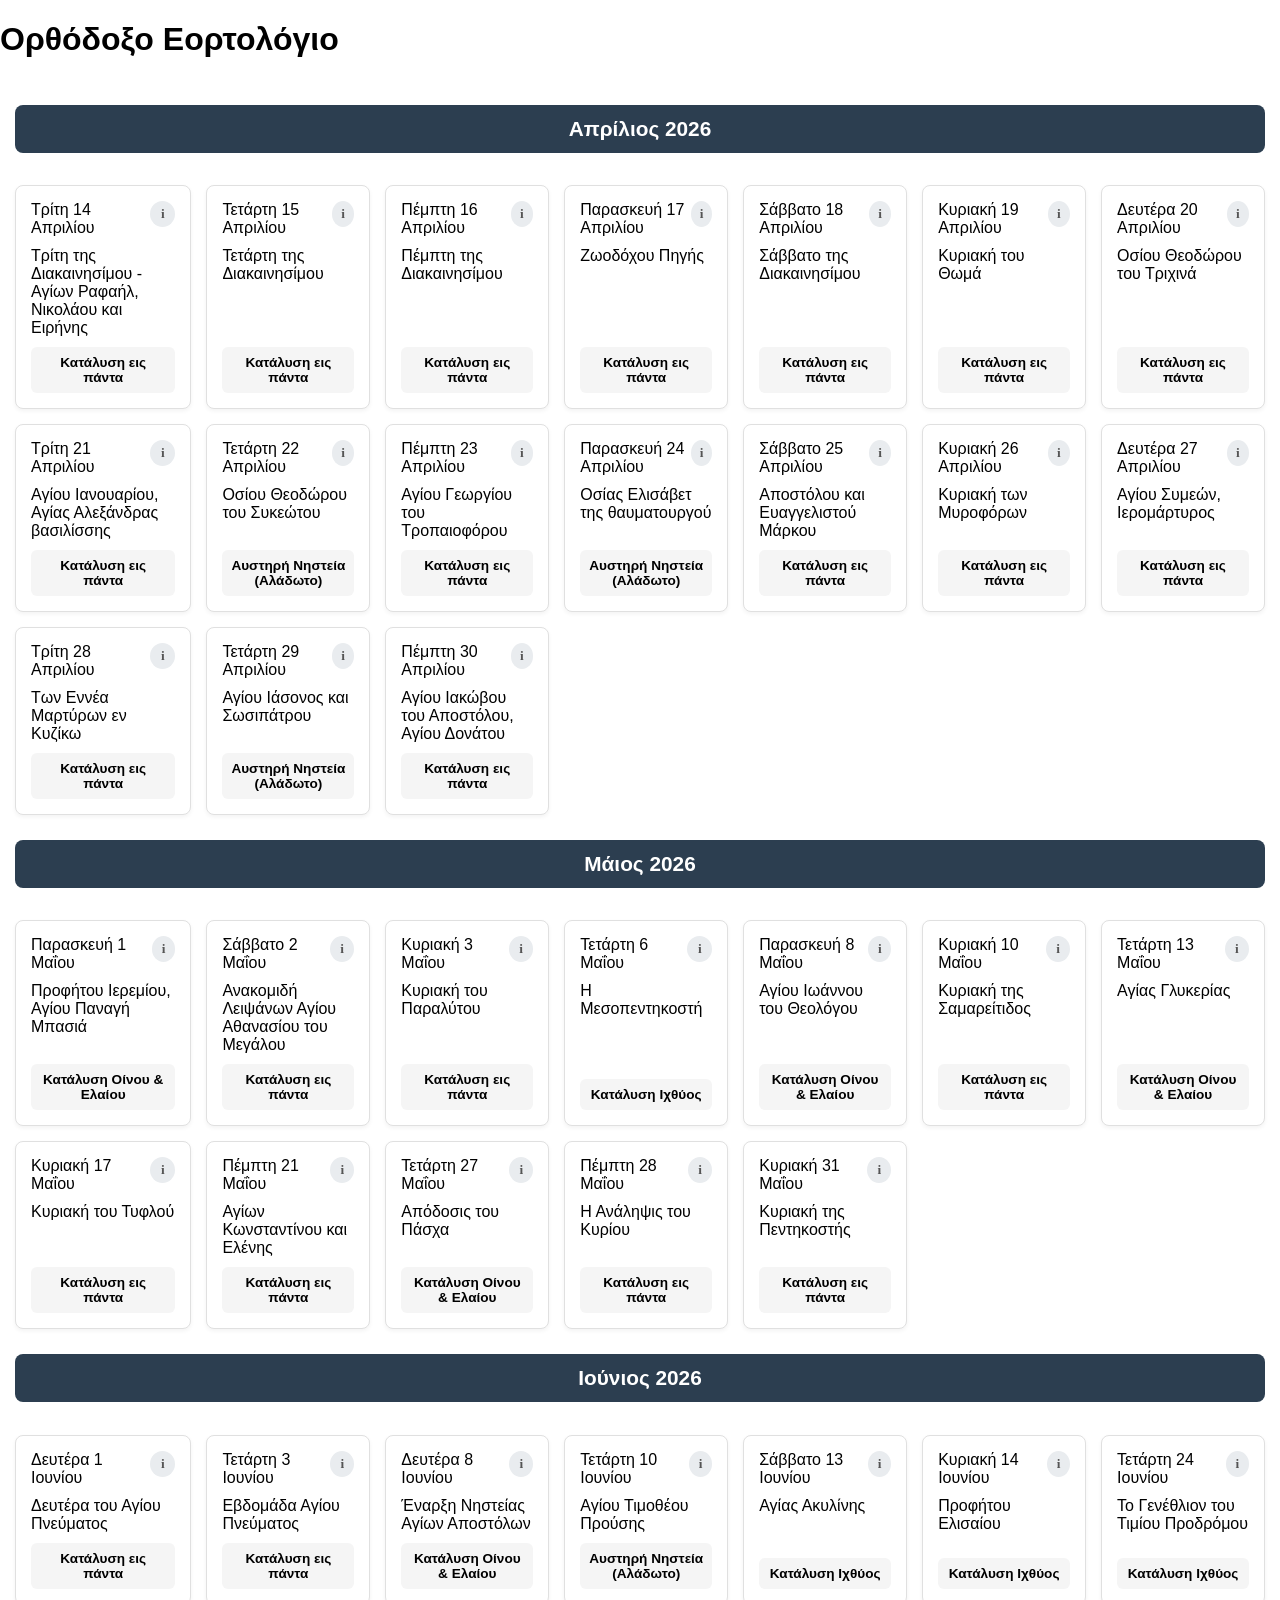
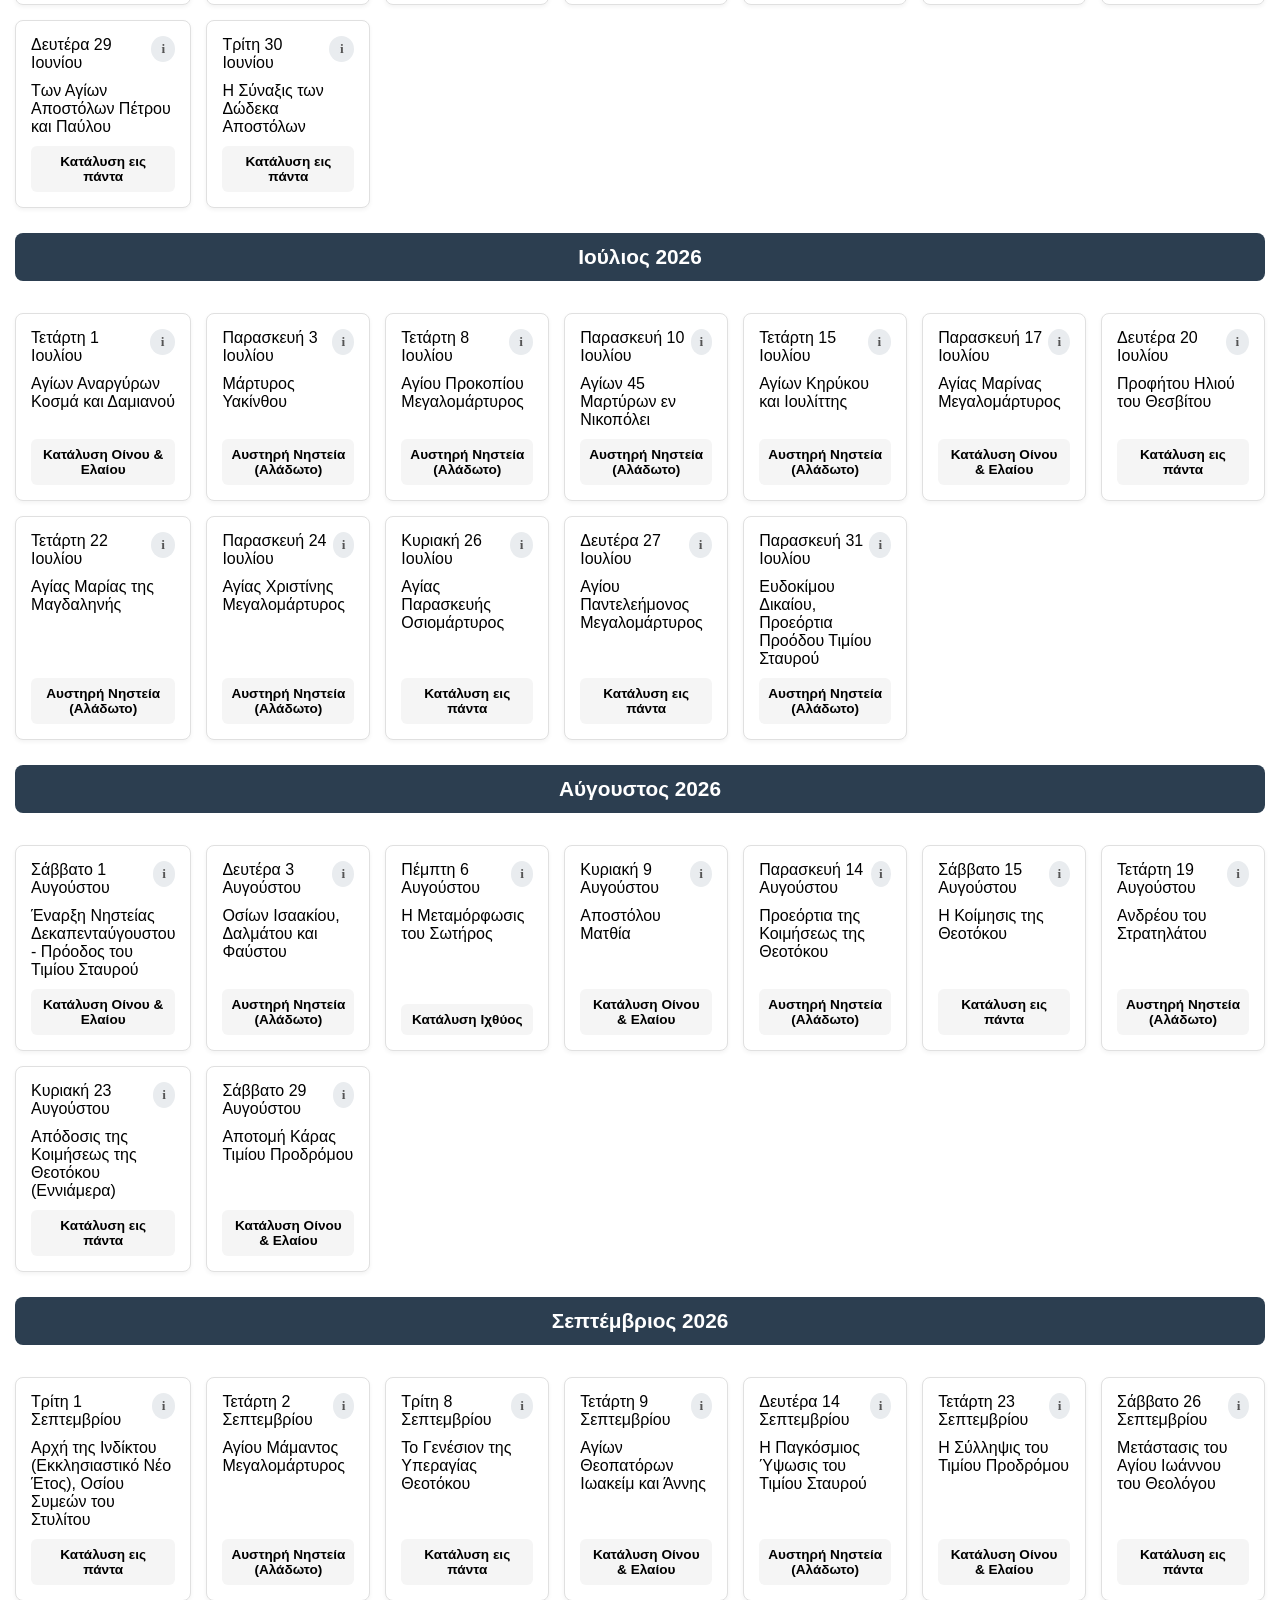
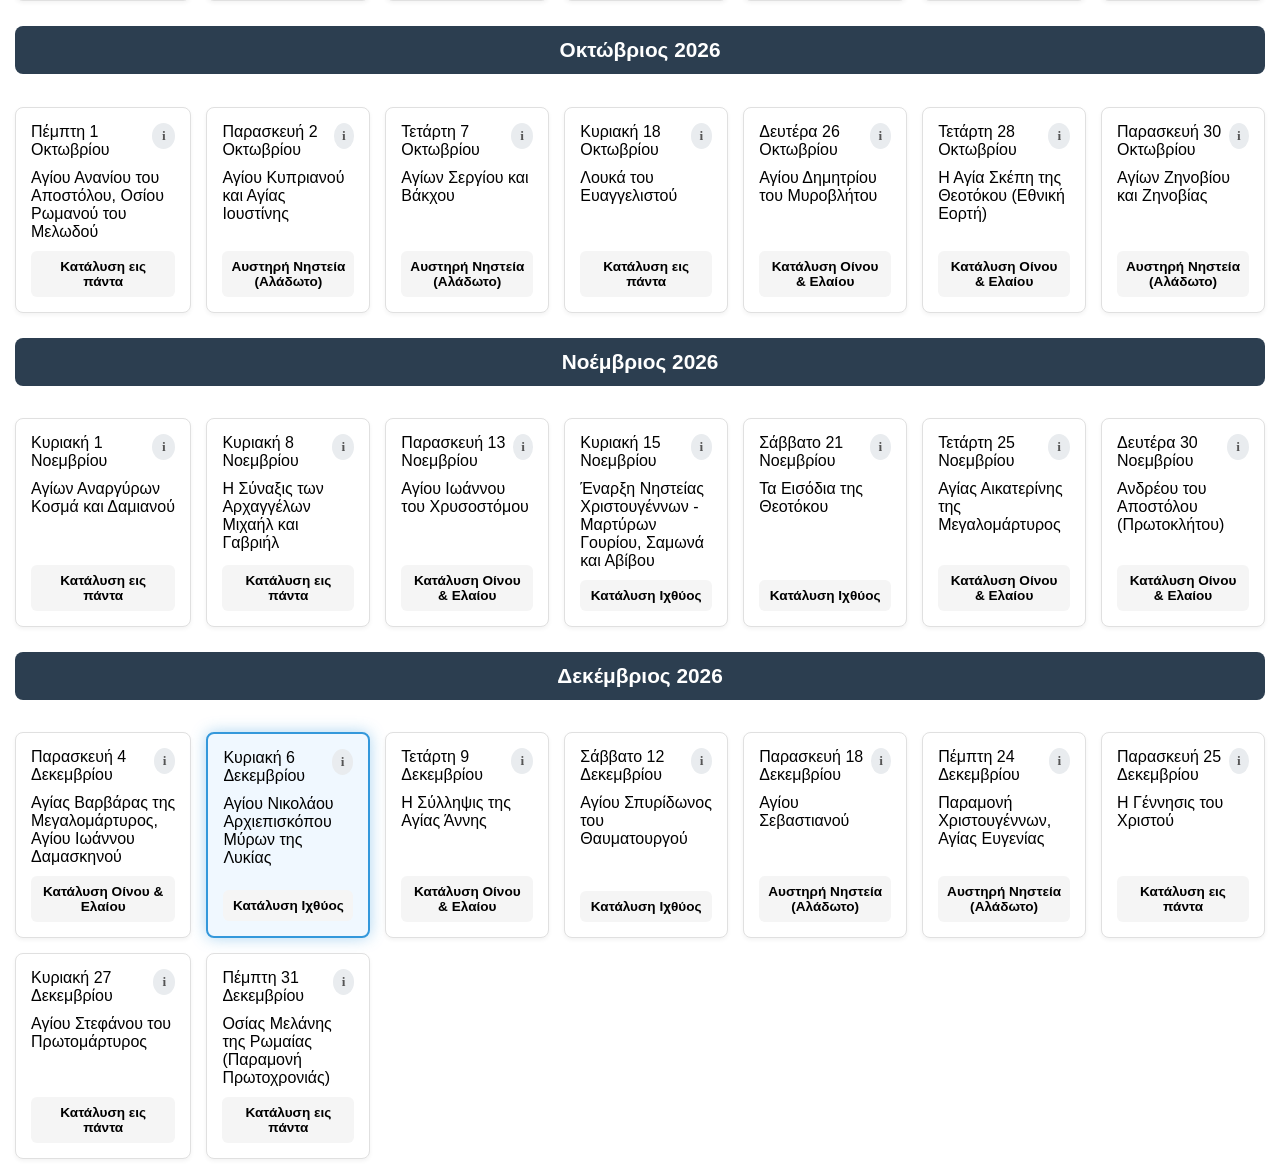
==== index.html @ 51e3c51a "Initial commit: Complete 2026 calendar data, core structure, and interactions" ====
﻿<!DOCTYPE html>
<html lang="el">

<head>
    <meta charset="UTF-8">
    <meta name="viewport" content="width=device-width, initial-scale=1.0">
    <title>Ορθόδοξο Εορτολόγιο & Νηστείες</title>
    <link rel="stylesheet" href="css/style.css">
    <link rel="manifest" href="manifest.json">
    <link rel="icon" href="data:,">
    <meta name="theme-color" content="#2c3e50">
</head>

<body>
    <header class="app-header">
        <h1>Ορθόδοξο Εορτολόγιο</h1>
    </header>

    <main id="app-content">
        <!-- Modular HTML views will be injected here -->
    </main>

    <script>
        async function loadRoute(route) {
            try {
                const response = await fetch(route);
                const html = await response.text();
                document.getElementById('app-content').innerHTML = html;

                document.dispatchEvent(new Event('routeLoaded'));
            } catch (error) {
                console.error("Error loading route:", error);
                document.getElementById('app-content').innerHTML = '<p>Σφάλμα φόρτωσης.</p>';
                document.getElementById('app-content').innerHTML = `
                    <div style="background-color: #ffebee; color: #c62828; padding: 20px; border-radius: 8px; border: 1px solid #ef9a9a; margin-top: 20px;">
                        <h3 style="margin-bottom: 10px;">⚠️ Προσοχή: Λείπουν οι φάκελοι!</h3>
                        <p>Το <b>index.html</b> λειτουργεί, αλλά δεν βρίσκει τον φάκελο <strong>kentriki_selida</strong>.</p>
                        <br>
                        <p>Δημιούργησε τον φάκελο στην αριστερή μπάρα του VS Code και βάλε μέσα το <b>calendar.html</b>.</p>
                    </div>`;
            }
        }
        window.onload = () => loadRoute('kentriki_selida/calendar.html');
    </script>
    <script src="pathmata/interactions.js"></script>
    <script>
        // Βίαιη διαγραφή του Service Worker και της Cache για επίλυση των 404
        if ('serviceWorker' in navigator) {
            navigator.serviceWorker.getRegistrations().then(function (registrations) {
                let hasSW = false;
                for (let registration of registrations) {
                    registration.unregister();
                    hasSW = true;
                }
                if (hasSW) console.log("Το παλιό Service Worker διαγράφηκε!");
            });
            caches.keys().then(keys => {
                keys.forEach(key => caches.delete(key));
            });
        }
    </script>
</body>

</html>
---- css/style.css ----
/* Basic styles to resolve the missing CSS error */
body {
    font-family: Arial, sans-serif;
    margin: 0;
    padding: 0;
}

#calendar-grid {
    display: grid;
    grid-template-columns: repeat(7, 1fr);
    gap: 15px;
    padding: 15px;
}

/* Στυλ για τις κάρτες των ημερών */
.day-card {
    border: 1px solid #e0e0e0;
    border-radius: 8px;
    padding: 15px;
    background-color: #ffffff;
    box-shadow: 0 2px 4px rgba(0, 0, 0, 0.05);
    display: flex;
    flex-direction: column;
    gap: 10px;
    transition: transform 0.2s ease, box-shadow 0.2s ease;
}

.day-card:hover {
    transform: translateY(-2px);
    box-shadow: 0 4px 8px rgba(0, 0, 0, 0.1);
}

.fasting-label {
    margin-top: auto; /* Σπρώχνει το label στο κάτω μέρος της κάρτας */
    padding: 8px;
    background-color: #f5f5f5;
    border-radius: 6px;
    text-align: center;
    font-size: 0.85em;
    font-weight: bold;
}

/* Στυλ για τα Modals Συνταγών και Πληροφοριών Εορτών */
#recipes-modal,
#info-modal {
    display: none;
    position: fixed;
    top: 0;
    left: 0;
    width: 100vw;
    height: 100vh;
    background-color: rgba(0, 0, 0, 0.7);
    z-index: 9999;
    align-items: center;
    justify-content: center;
}

/* Το εσωτερικό κουτί περιεχομένου των Modals */
#recipes-modal > div,
#info-modal > div {
    background: #ffffff;
    padding: 25px;
    border-radius: 12px;
    width: 90%;
    max-width: 500px;
    max-height: 80vh;
    overflow-y: auto;
    box-shadow: 0 10px 25px rgba(0, 0, 0, 0.2);
}

/* Στυλ για τον τίτλο του μήνα στο grid */
.month-header {
    grid-column: 1 / -1; /* Εξασφαλίζει ότι πιάνει όλες τις στήλες */
    background-color: #2c3e50;
    color: white;
    padding: 12px;
    text-align: center;
    border-radius: 8px;
    font-size: 1.3em;
    margin-top: 10px;
}

/* Στυλ για την επισήμανση της σημερινής ημέρας */
.day-card.today-highlight {
    border: 2px solid #3498db;
    background-color: #f0f8ff;
    box-shadow: 0 0 15px rgba(52, 152, 219, 0.4);
}

/* Στυλ για την περιγραφή της εορτής στο Info Modal */
#feast-description {
    font-size: 0.95em;
    line-height: 1.6;
    margin-top: 15px;
    color: #444;
}
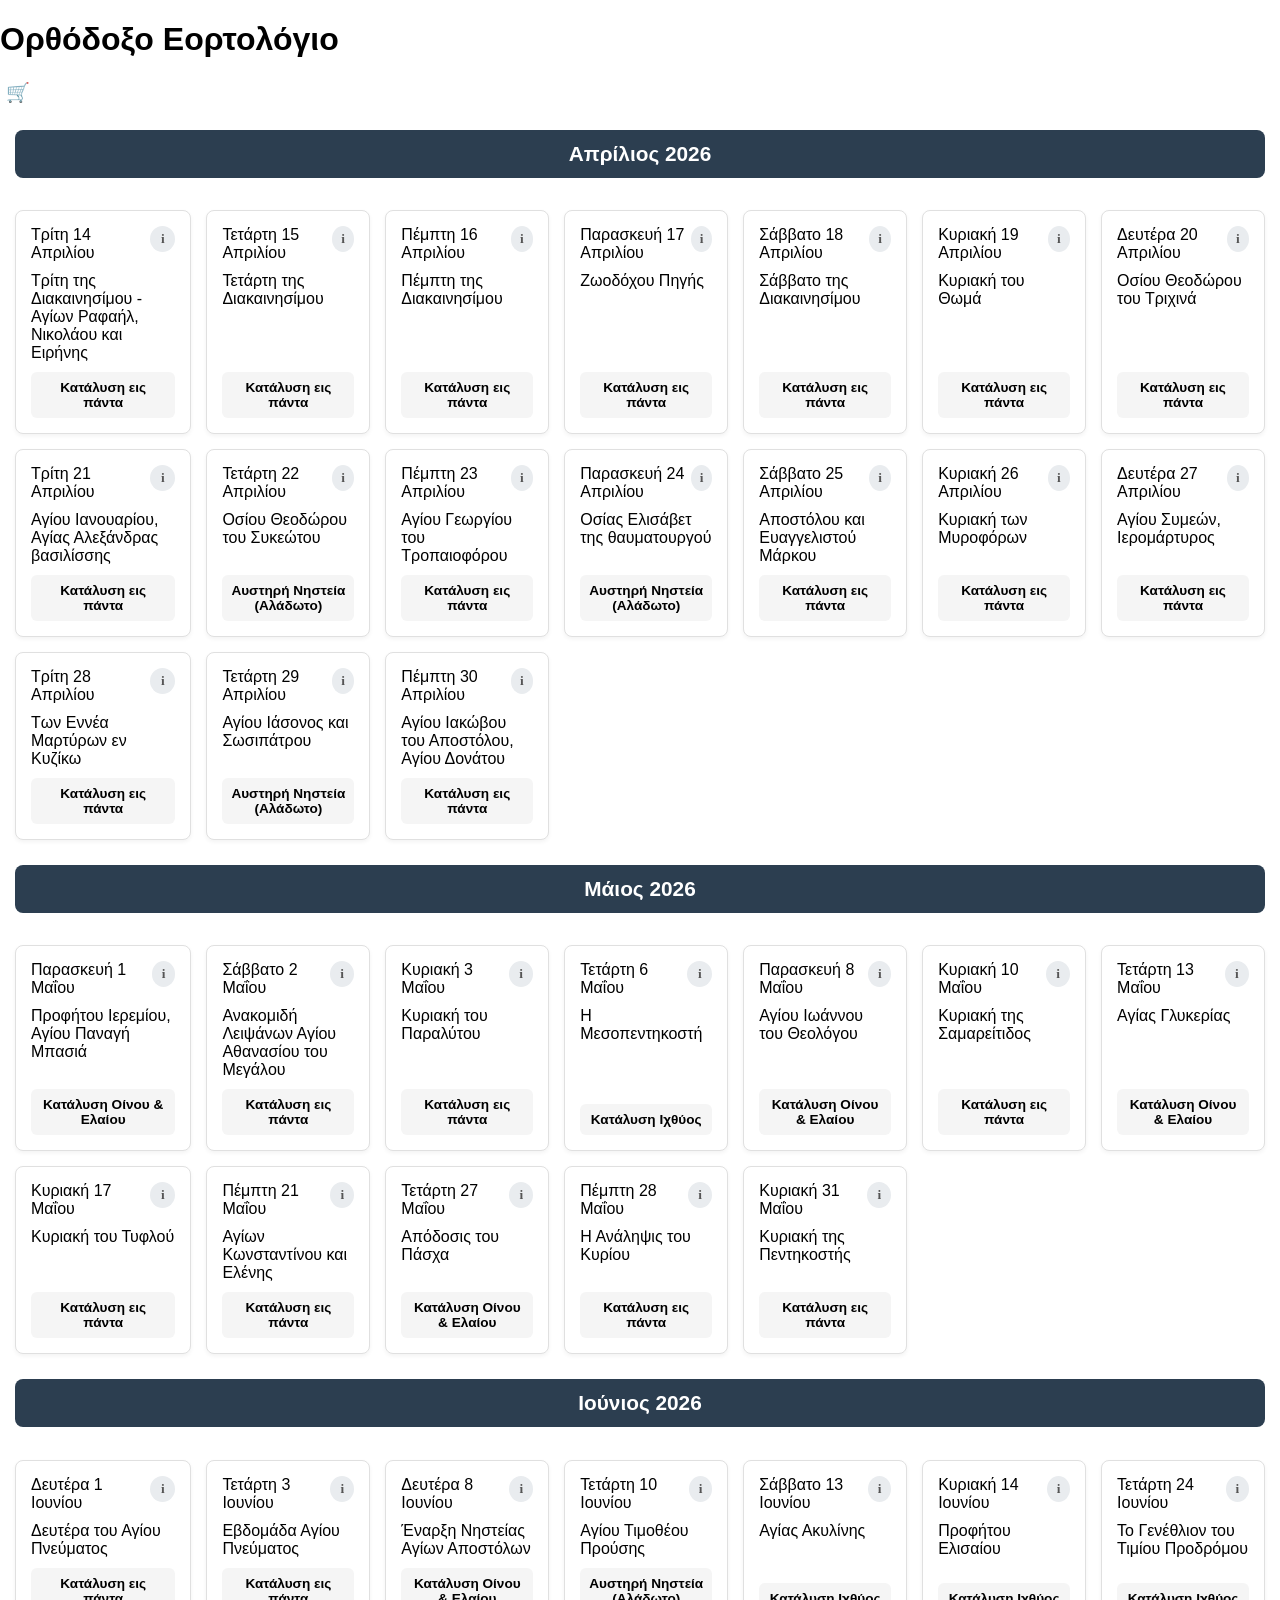
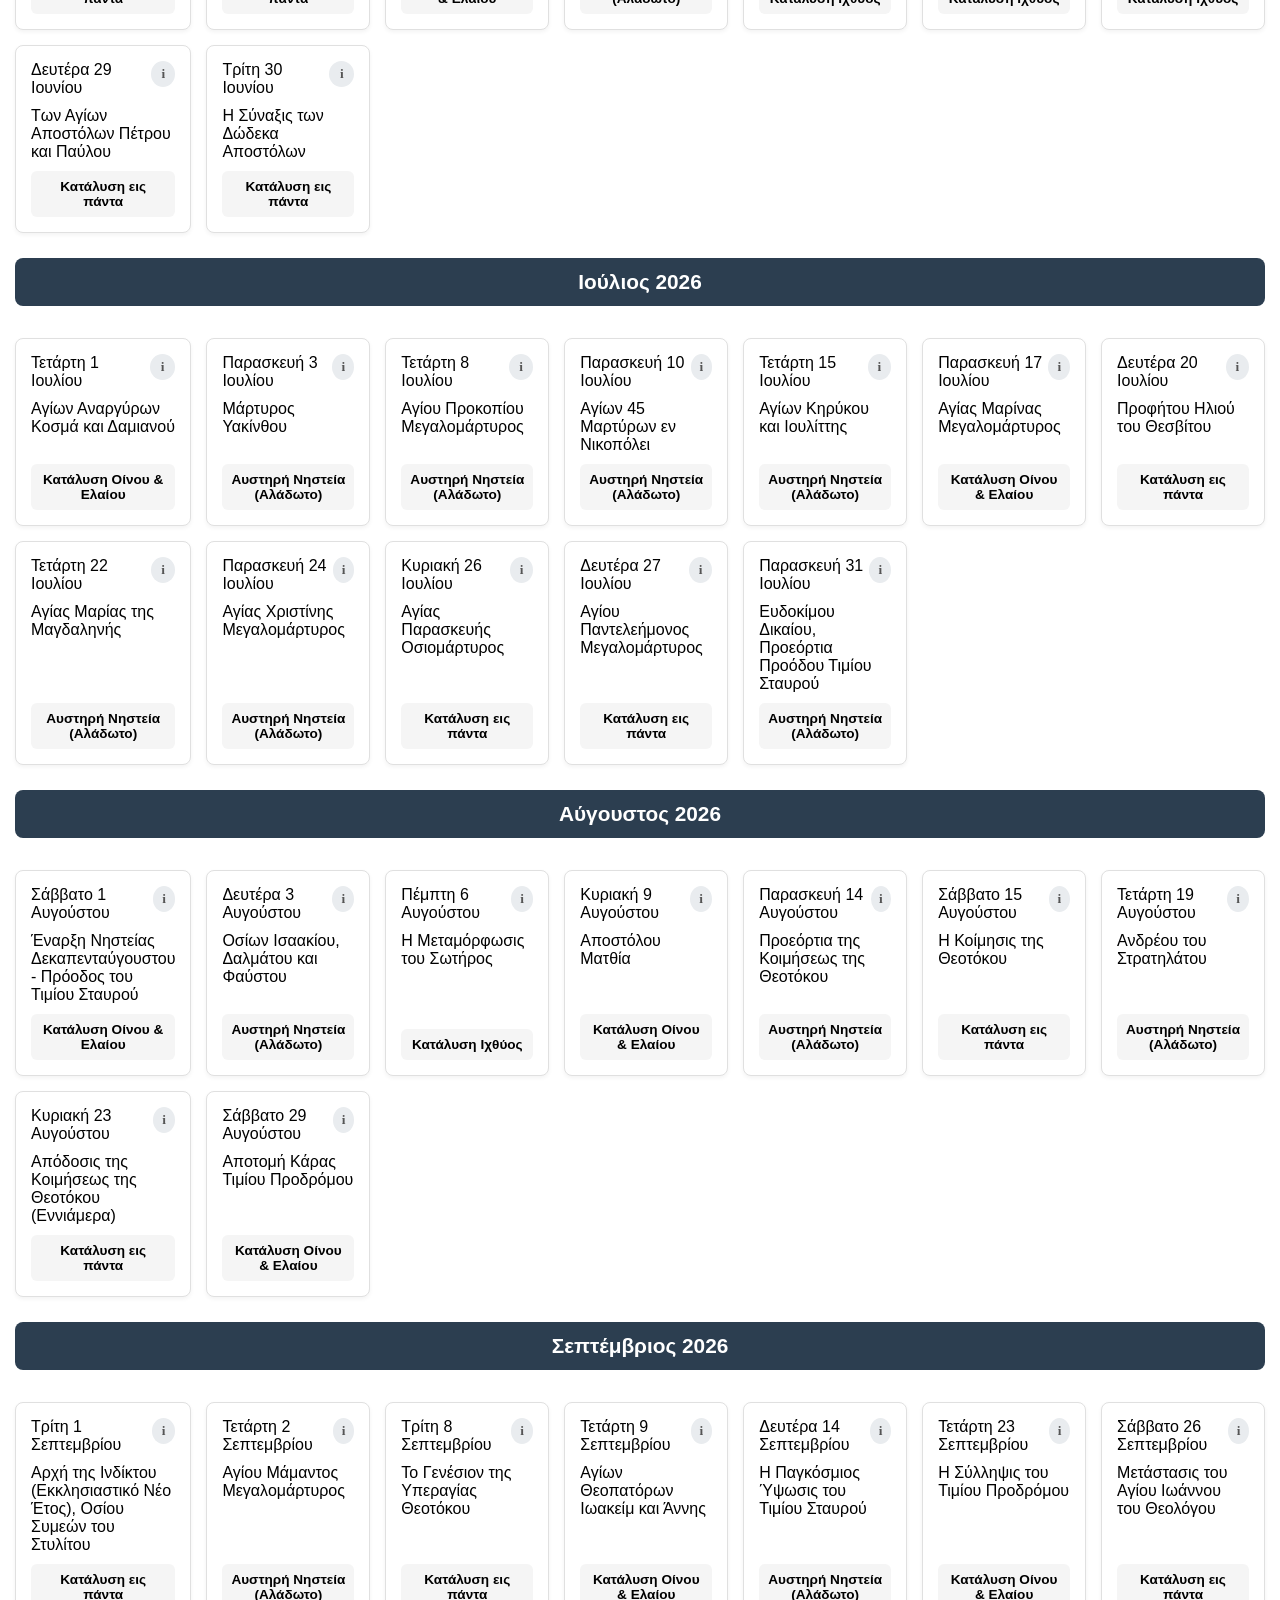
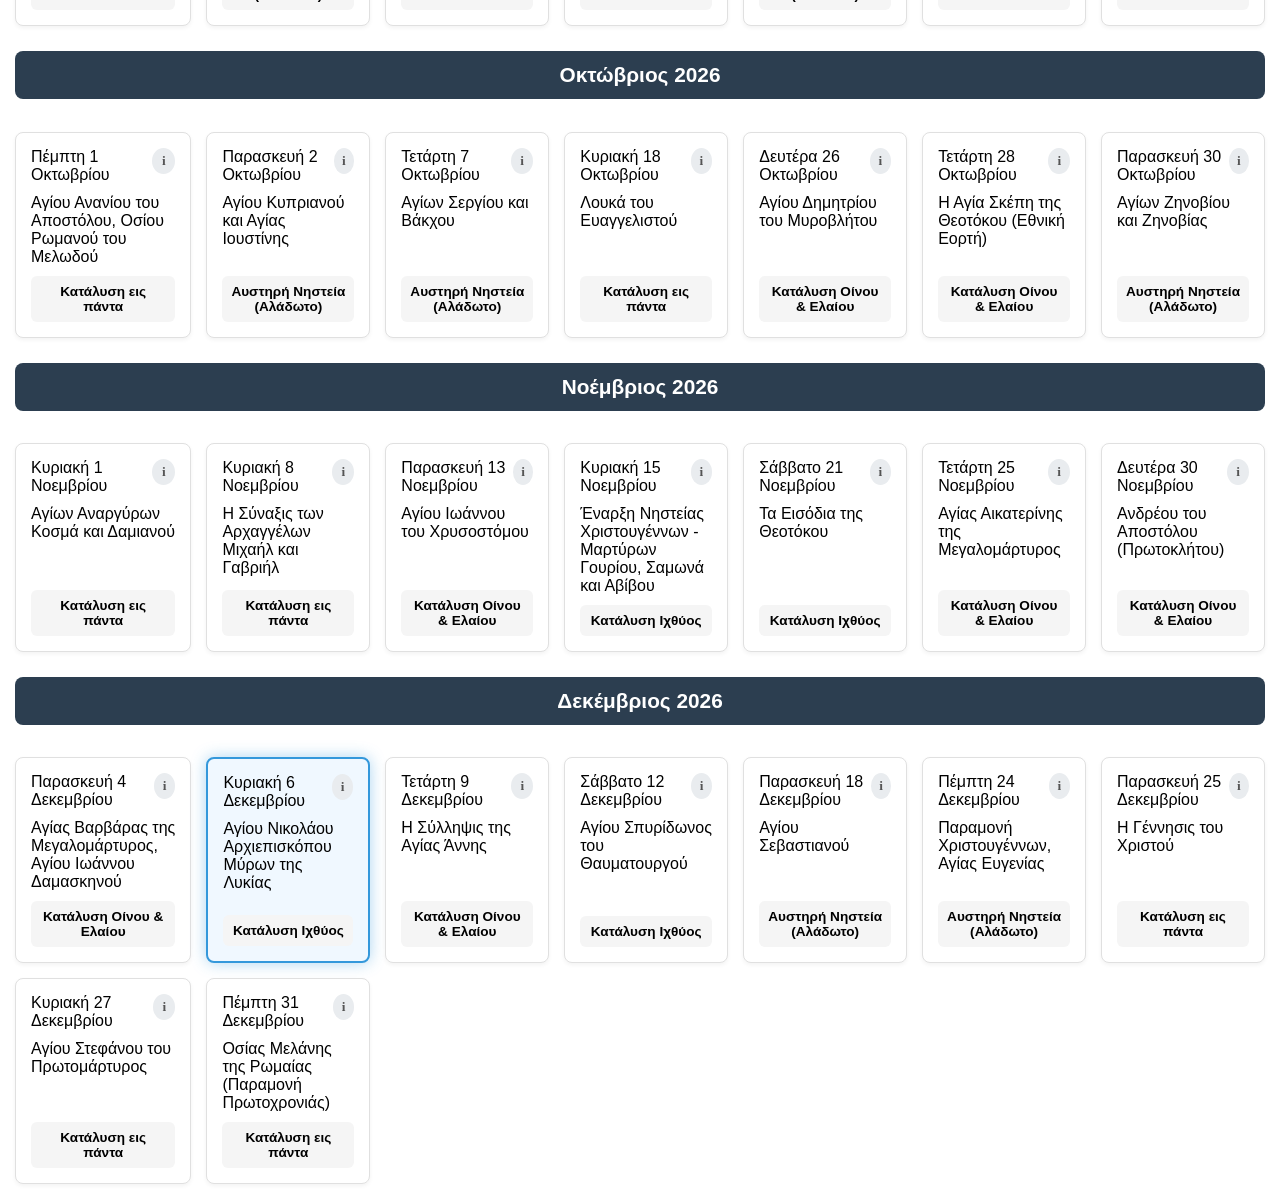
==== commit 0d702739: "ds" ====
--- a/index.html
+++ b/index.html
@@ -14,11 +14,47 @@
 <body>
     <header class="app-header">
         <h1>Ορθόδοξο Εορτολόγιο</h1>
+        <button id="shopping-btn" style="background: none; border: none; font-size: 1.2em; cursor: pointer; margin-right: 15px;" onclick="document.getElementById('shopping_modal').style.display = 'flex';">🛒 Λίστα Αγορών</button>
+        <button id="install-btn" class="install-btn" style="display: none;">📥 Λήψη App</button>
     </header>
 
     <main id="app-content">
         <!-- Modular HTML views will be injected here -->
     </main>
+
+    <!-- Modal Έξυπνης Λίστας Αγορών -->
+    <div id="shopping_modal" style="display: none; position: fixed; top: 0; left: 0; width: 100vw; height: 100vh; background-color: rgba(0, 0, 0, 0.7); z-index: 9999; align-items: center; justify-content: center;" onclick="if(event.target === this) closeModal('shopping_modal')">
+        <div style="background: #ffffff; padding: 25px; border-radius: 12px; width: 90%; max-width: 500px; max-height: 80vh; overflow-y: auto; box-shadow: 0 10px 25px rgba(0, 0, 0, 0.2);" onclick="event.stopPropagation()">
+            <button class="close-btn" onclick="closeModal('shopping_modal')" aria-label="Κλείσιμο" style="float: right; border: none; background: none; font-size: 1.5em; cursor: pointer;">&times;</button>
+            <h2 style="margin-top: 0;">Λίστα Αγορών</h2>
+            
+            <div class="quick-select-btns" style="display: flex; gap: 10px; flex-wrap: wrap; margin-top: 15px; justify-content: center;">
+                <button type="button" class="quick-btn" data-days="1" style="padding: 8px 12px; background: #f0f8ff; border: 1px solid #3498db; color: #2c3e50; border-radius: 20px; cursor: pointer; font-weight: bold;">1 Ημέρα</button>
+                <button type="button" class="quick-btn" data-days="2" style="padding: 8px 12px; background: #f0f8ff; border: 1px solid #3498db; color: #2c3e50; border-radius: 20px; cursor: pointer; font-weight: bold;">2 Ημέρες</button>
+                <button type="button" class="quick-btn" data-days="7" style="padding: 8px 12px; background: #f0f8ff; border: 1px solid #3498db; color: #2c3e50; border-radius: 20px; cursor: pointer; font-weight: bold;">1 Εβδομάδα</button>
+                <button type="button" class="quick-btn" data-days="30" style="padding: 8px 12px; background: #f0f8ff; border: 1px solid #3498db; color: #2c3e50; border-radius: 20px; cursor: pointer; font-weight: bold;">1 Μήνας</button>
+            </div>
+
+            <div style="margin-top: 15px; display: flex; flex-direction: column; gap: 15px;">
+                <div style="display: flex; align-items: center; justify-content: space-between;">
+                    <label for="shop-start-date" style="font-weight: bold;">Από:</label>
+                    <input type="date" id="shop-start-date" style="padding: 8px; border-radius: 5px; border: 1px solid #ccc; font-size: 1em; width: 75%;">
+                </div>
+                <div style="display: flex; align-items: center; justify-content: space-between;">
+                    <label for="shop-end-date" style="font-weight: bold;">Έως:</label>
+                    <input type="date" id="shop-end-date" style="padding: 8px; border-radius: 5px; border: 1px solid #ccc; font-size: 1em; width: 75%;">
+                </div>
+            </div>
+            
+            <button id="generate-list-btn" style="margin-top: 20px; padding: 12px; background-color: #2c3e50; color: white; border: none; border-radius: 8px; cursor: pointer; width: 100%; font-size: 1em; font-weight: bold;">
+                Δημιουργία Λίστας
+            </button>
+            
+            <div id="shopping-list-results" style="margin-top: 20px; line-height: 1.6; font-size: 0.95em; border-top: 1px solid #eee; padding-top: 15px;">
+                <!-- Εδώ θα εμφανίζονται τα υλικά -->
+            </div>
+        </div>
+    </div>
 
     <script>
         async function loadRoute(route) {
@@ -44,18 +80,13 @@
     </script>
     <script src="pathmata/interactions.js"></script>
     <script>
-        // Βίαιη διαγραφή του Service Worker και της Cache για επίλυση των 404
         if ('serviceWorker' in navigator) {
-            navigator.serviceWorker.getRegistrations().then(function (registrations) {
-                let hasSW = false;
-                for (let registration of registrations) {
-                    registration.unregister();
-                    hasSW = true;
-                }
-                if (hasSW) console.log("Το παλιό Service Worker διαγράφηκε!");
-            });
-            caches.keys().then(keys => {
-                keys.forEach(key => caches.delete(key));
+            window.addEventListener('load', () => {
+                navigator.serviceWorker.register('service-worker.js').then(registration => {
+                    console.log('ServiceWorker καταχωρήθηκε επιτυχώς με scope: ', registration.scope);
+                }).catch(error => {
+                    console.error('Η καταχώρηση του ServiceWorker απέτυχε: ', error);
+                });
             });
         }
     </script>
--- a/css/style.css
+++ b/css/style.css
@@ -42,7 +42,8 @@
 
 /* Στυλ για τα Modals Συνταγών και Πληροφοριών Εορτών */
 #recipes-modal,
-#info-modal {
+#info-modal,
+#shopping_modal {
     display: none;
     position: fixed;
     top: 0;
@@ -57,7 +58,8 @@
 
 /* Το εσωτερικό κουτί περιεχομένου των Modals */
 #recipes-modal > div,
-#info-modal > div {
+#info-modal > div,
+#shopping_modal > div {
     background: #ffffff;
     padding: 25px;
     border-radius: 12px;
@@ -93,4 +95,107 @@
     line-height: 1.6;
     margin-top: 15px;
     color: #444;
+}
+
+/* Στυλ για το κουμπί εγκατάστασης (PWA) */
+.install-btn {
+    position: fixed;
+    top: 20px;
+    right: 20px;
+    background: linear-gradient(135deg, #3498db, #2980b9);
+    color: #ffffff;
+    border: none;
+    border-radius: 25px;
+    padding: 10px 20px;
+    font-size: 0.9em;
+    font-weight: bold;
+    box-shadow: 0 4px 15px rgba(52, 152, 219, 0.4);
+    cursor: pointer;
+    transition: transform 0.2s ease, box-shadow 0.2s ease;
+    z-index: 1000;
+}
+
+.install-btn:hover {
+    transform: translateY(-2px);
+    box-shadow: 0 6px 20px rgba(52, 152, 219, 0.6);
+}
+
+/* Στυλ για το κουμπί Λίστας Αγορών και τα αποτελέσματα */
+#shopping-btn {
+    color: white;
+    transition: transform 0.2s ease, opacity 0.2s ease;
+}
+
+#shopping-btn:hover {
+    transform: translateY(-2px);
+    opacity: 0.8;
+}
+
+#shopping-list-results h3 {
+    color: #2c3e50;
+    font-size: 1.1em;
+    margin-top: 15px;
+    margin-bottom: 8px;
+    border-bottom: 2px solid #f0f8ff;
+    padding-bottom: 4px;
+}
+
+#shopping-list-results ul {
+    list-style-type: disc;
+    margin-top: 0;
+    margin-left: 20px;
+    padding-left: 0;
+    color: #444;
+}
+
+#shopping-list-results li {
+    margin-bottom: 6px;
+}
+
+/* Στυλ για τα Quick Select Buttons */
+.quick-select-btns {
+    display: flex;
+    flex-wrap: wrap;
+    gap: 10px;
+    justify-content: center;
+    margin-bottom: 15px;
+}
+
+.quick-btn {
+    padding: 8px 12px;
+    background-color: #f0f8ff;
+    border: 1px solid #3498db;
+    color: #2c3e50;
+    border-radius: 20px;
+    cursor: pointer;
+    font-weight: bold;
+    transition: background-color 0.2s ease, color 0.2s ease;
+}
+
+.quick-btn:hover {
+    background-color: #3498db;
+    color: #ffffff;
+}
+
+/* Responsive Design για κινητές συσκευές */
+@media (max-width: 768px) {
+    #calendar-grid {
+        grid-template-columns: 1fr; /* Στοίχιση καρτών σε 1 στήλη */
+    }
+
+    #recipes-modal > div,
+    #info-modal > div,
+    #shopping_modal > div {
+        width: 95%;
+        max-height: 90vh;
+        overflow-y: auto;
+    }
+
+    /* Προσαρμογή του κουμπιού εγκατάστασης σε μικρές οθόνες */
+    .install-btn {
+        top: 15px;
+        right: 15px;
+        padding: 8px 15px;
+        font-size: 0.85em;
+    }
 }
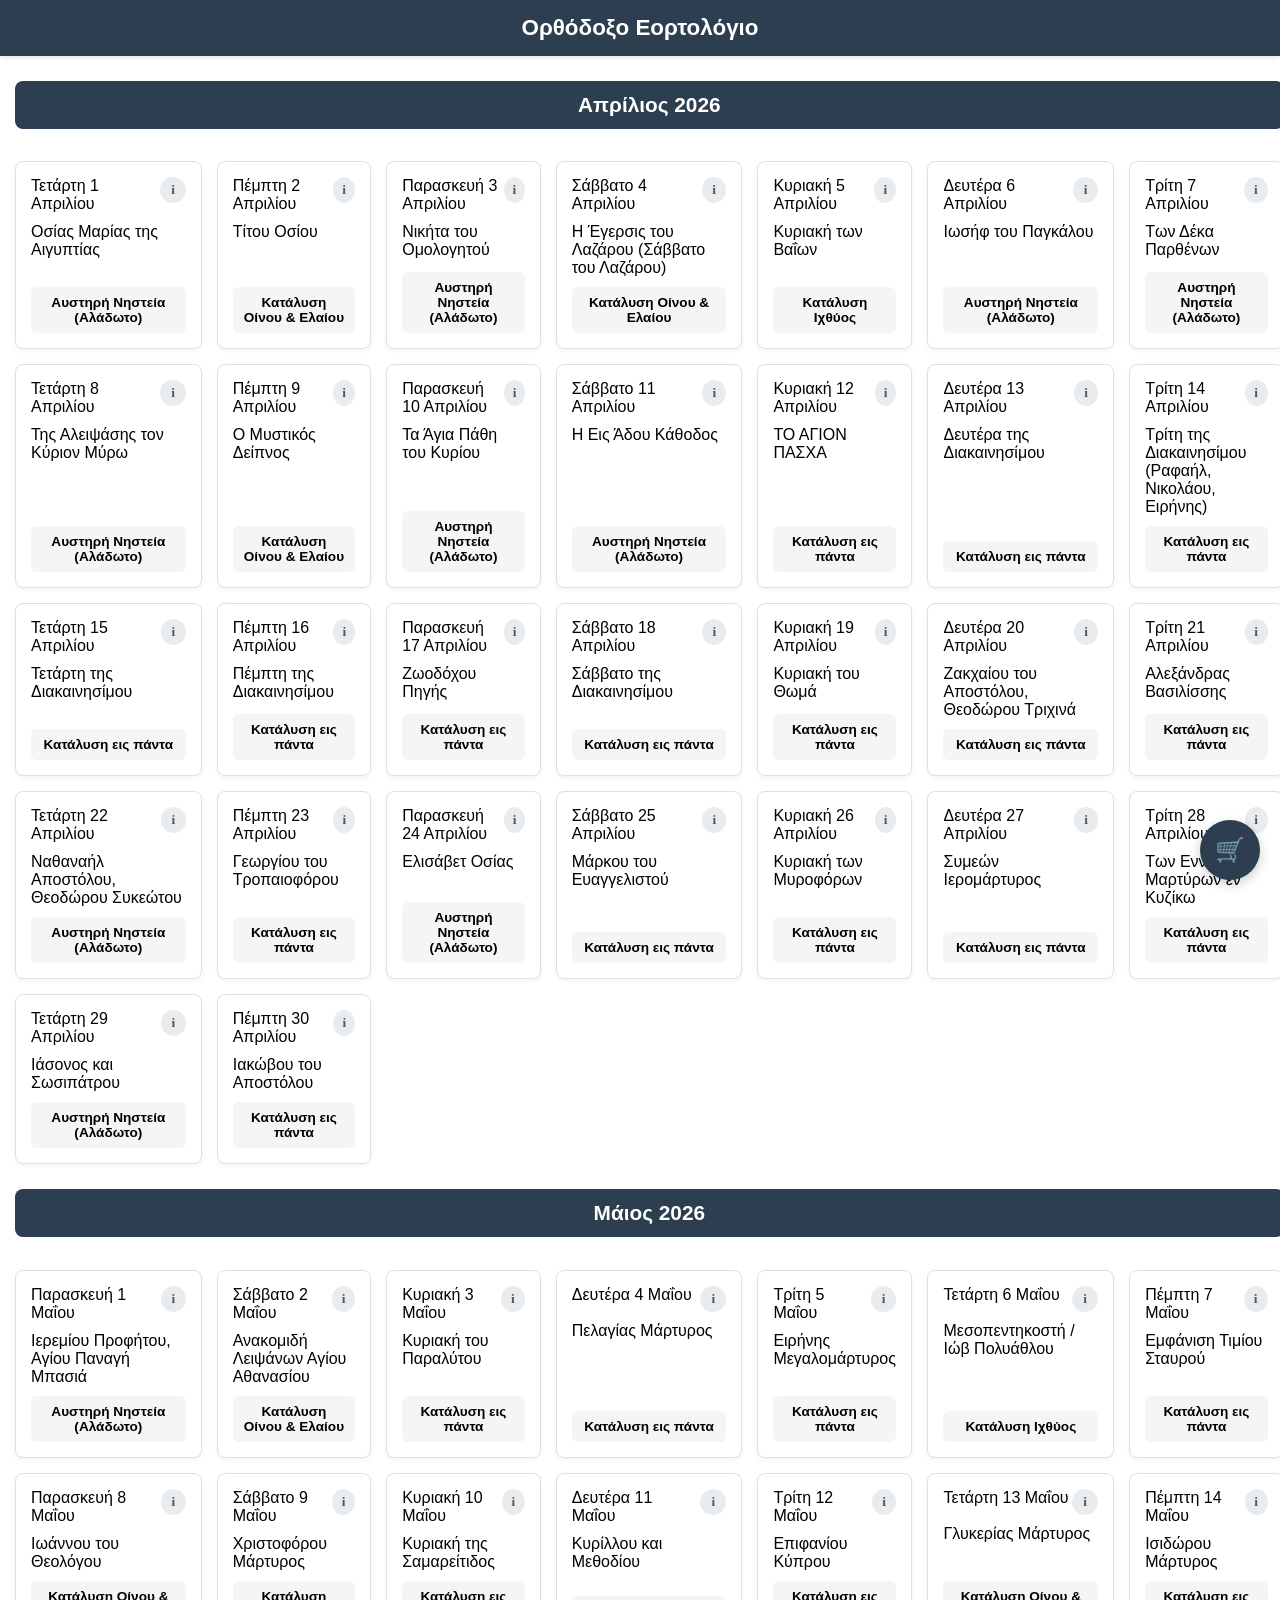
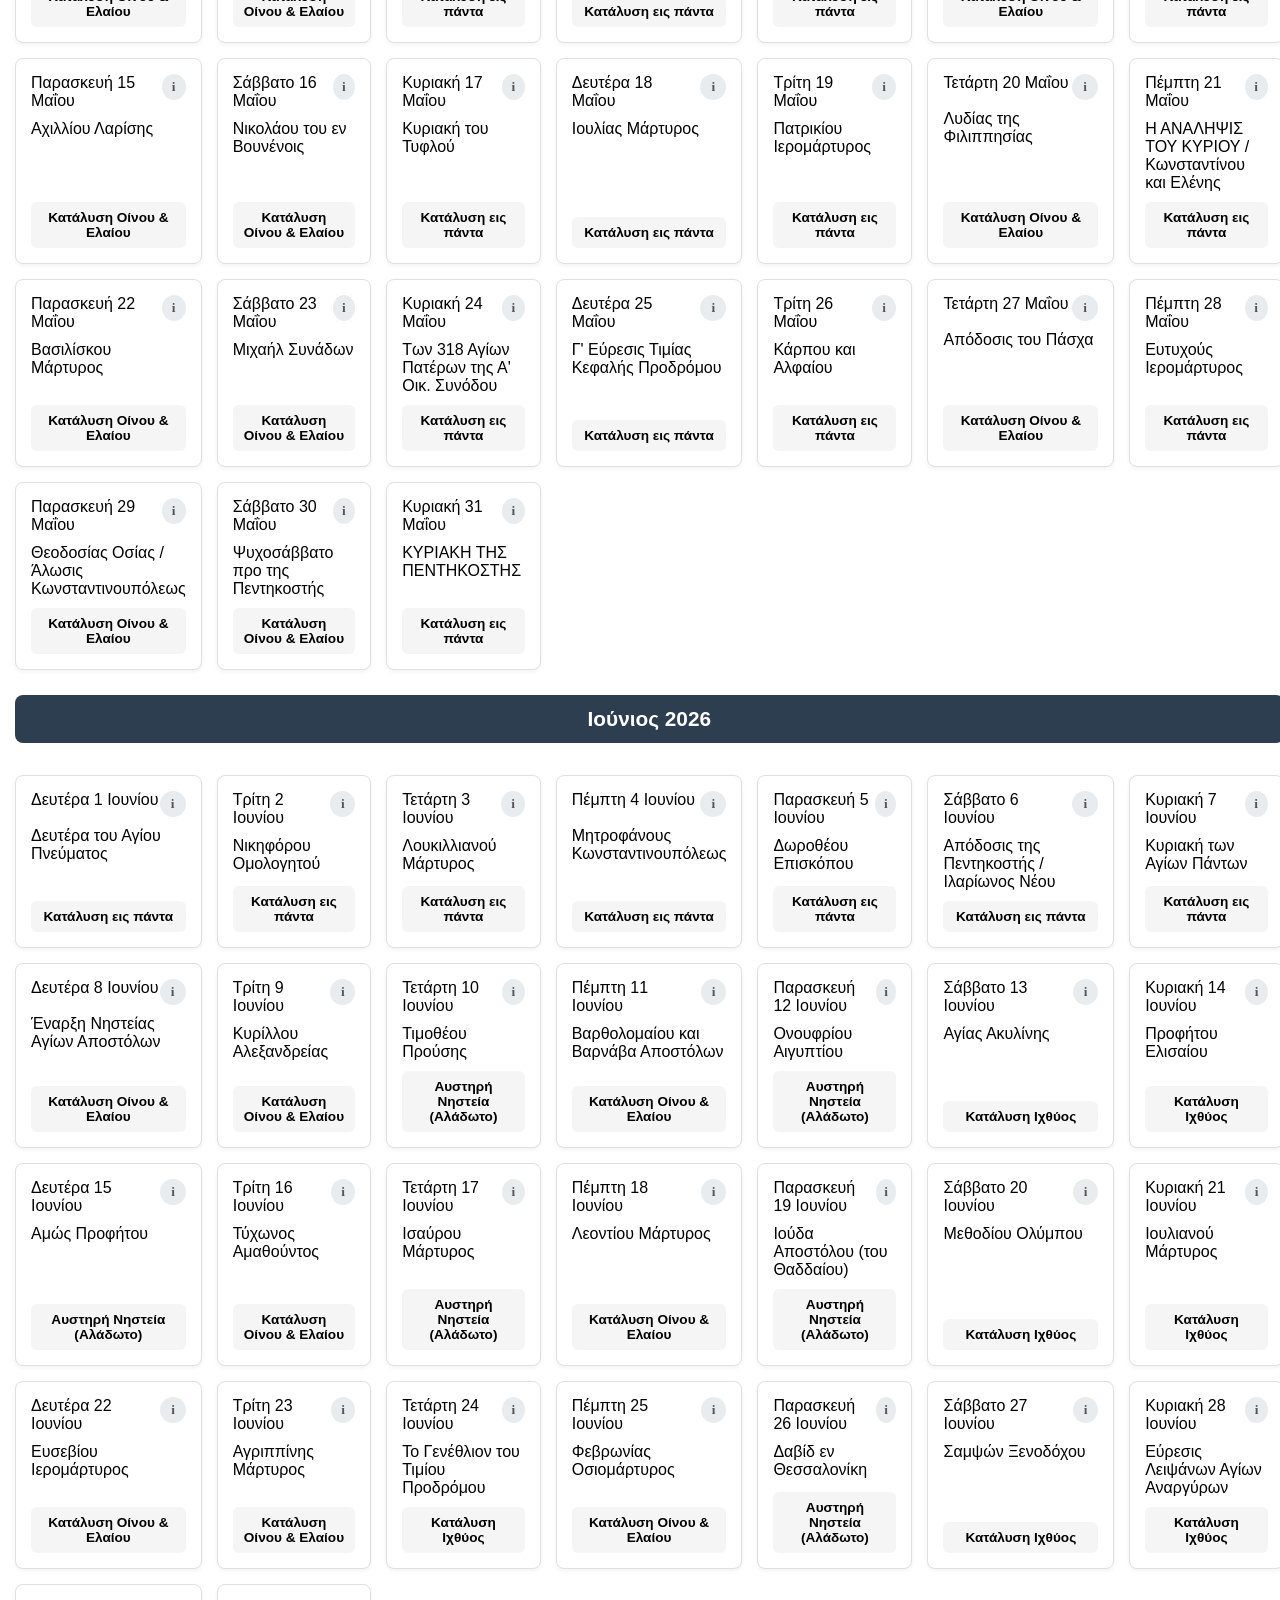
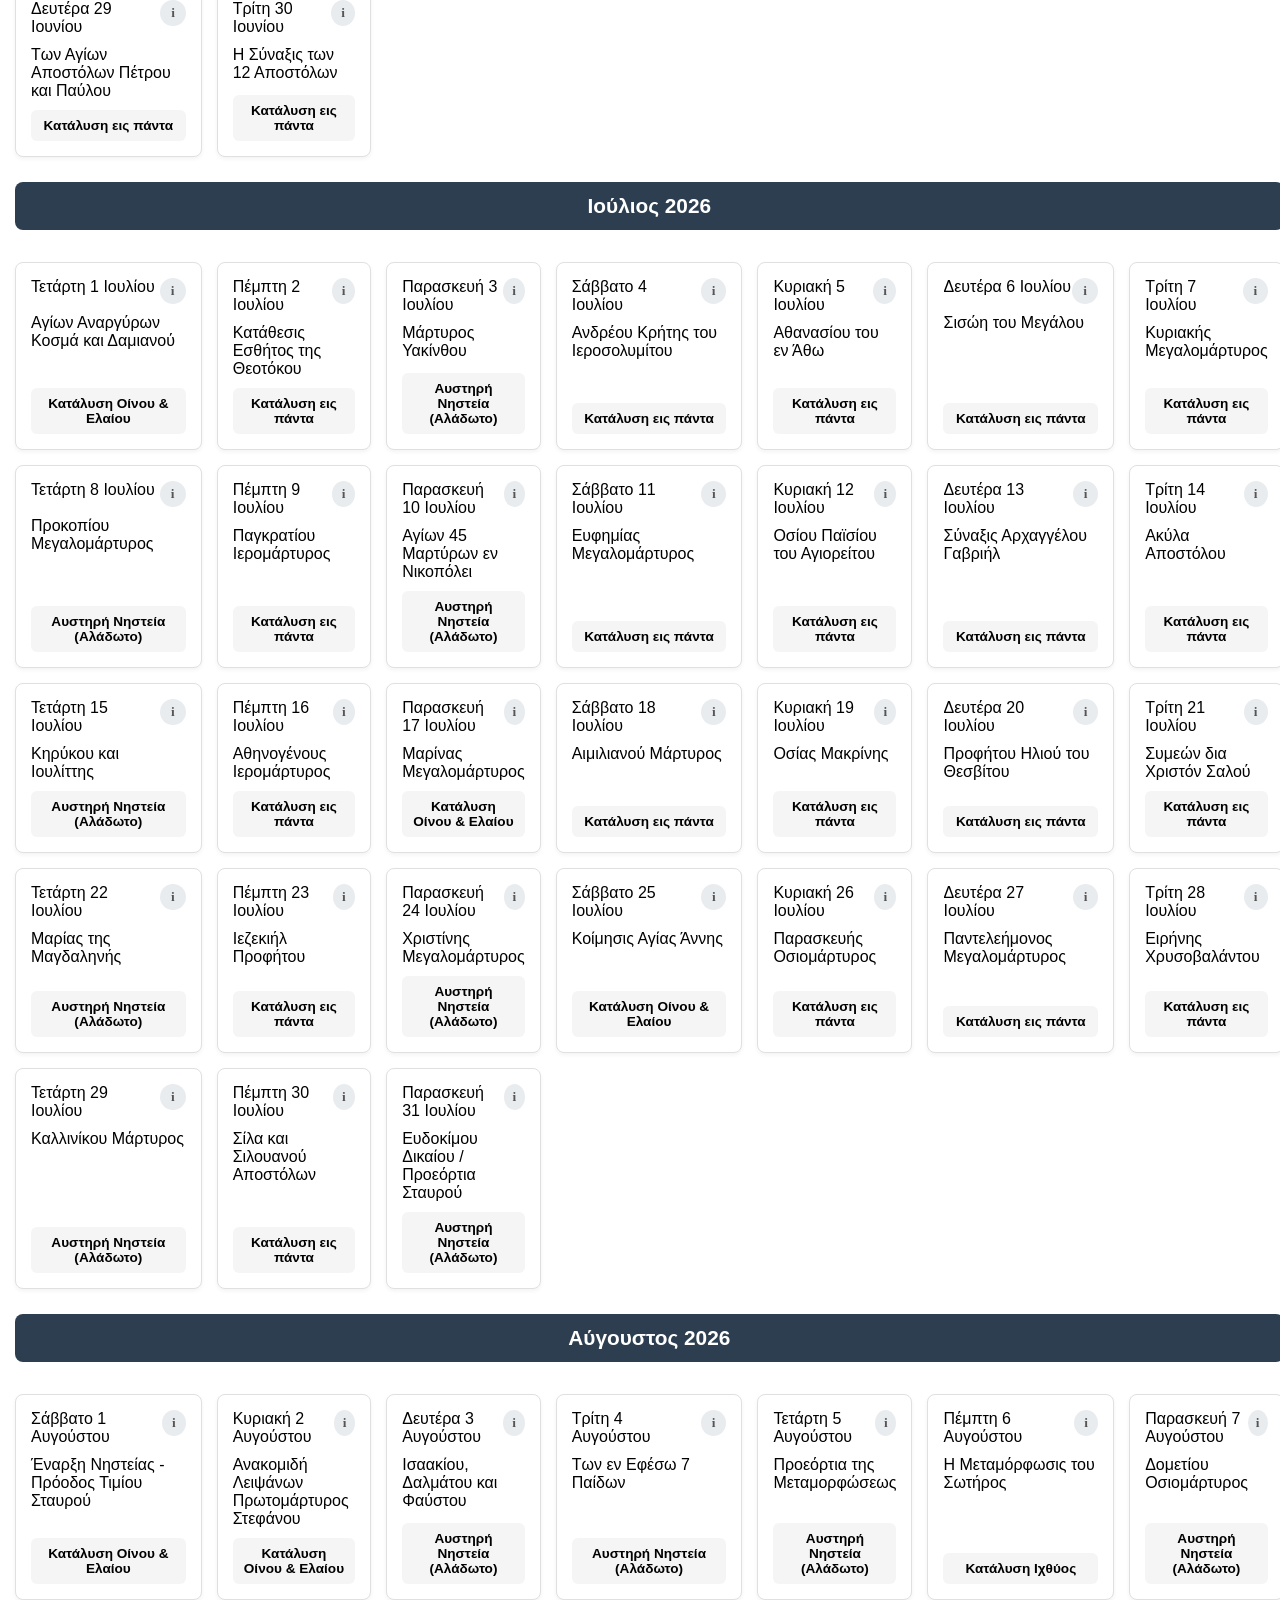
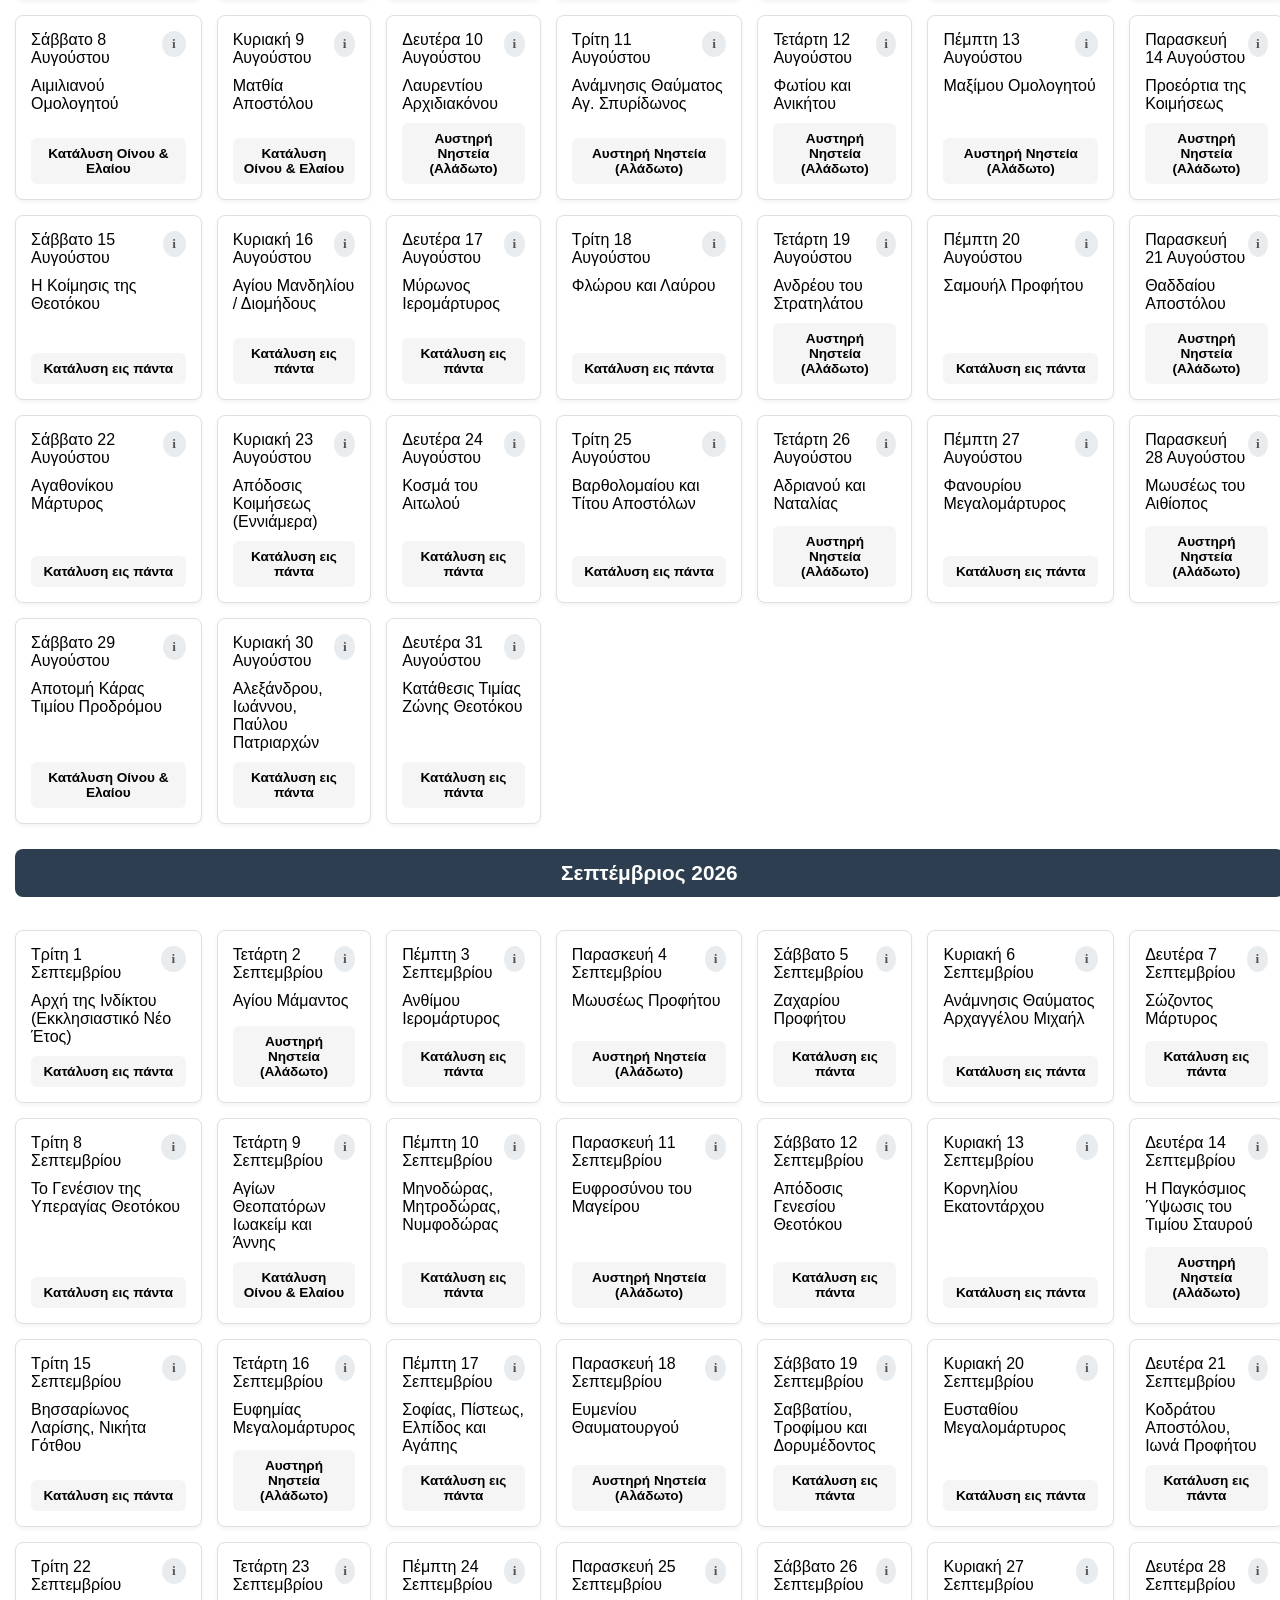
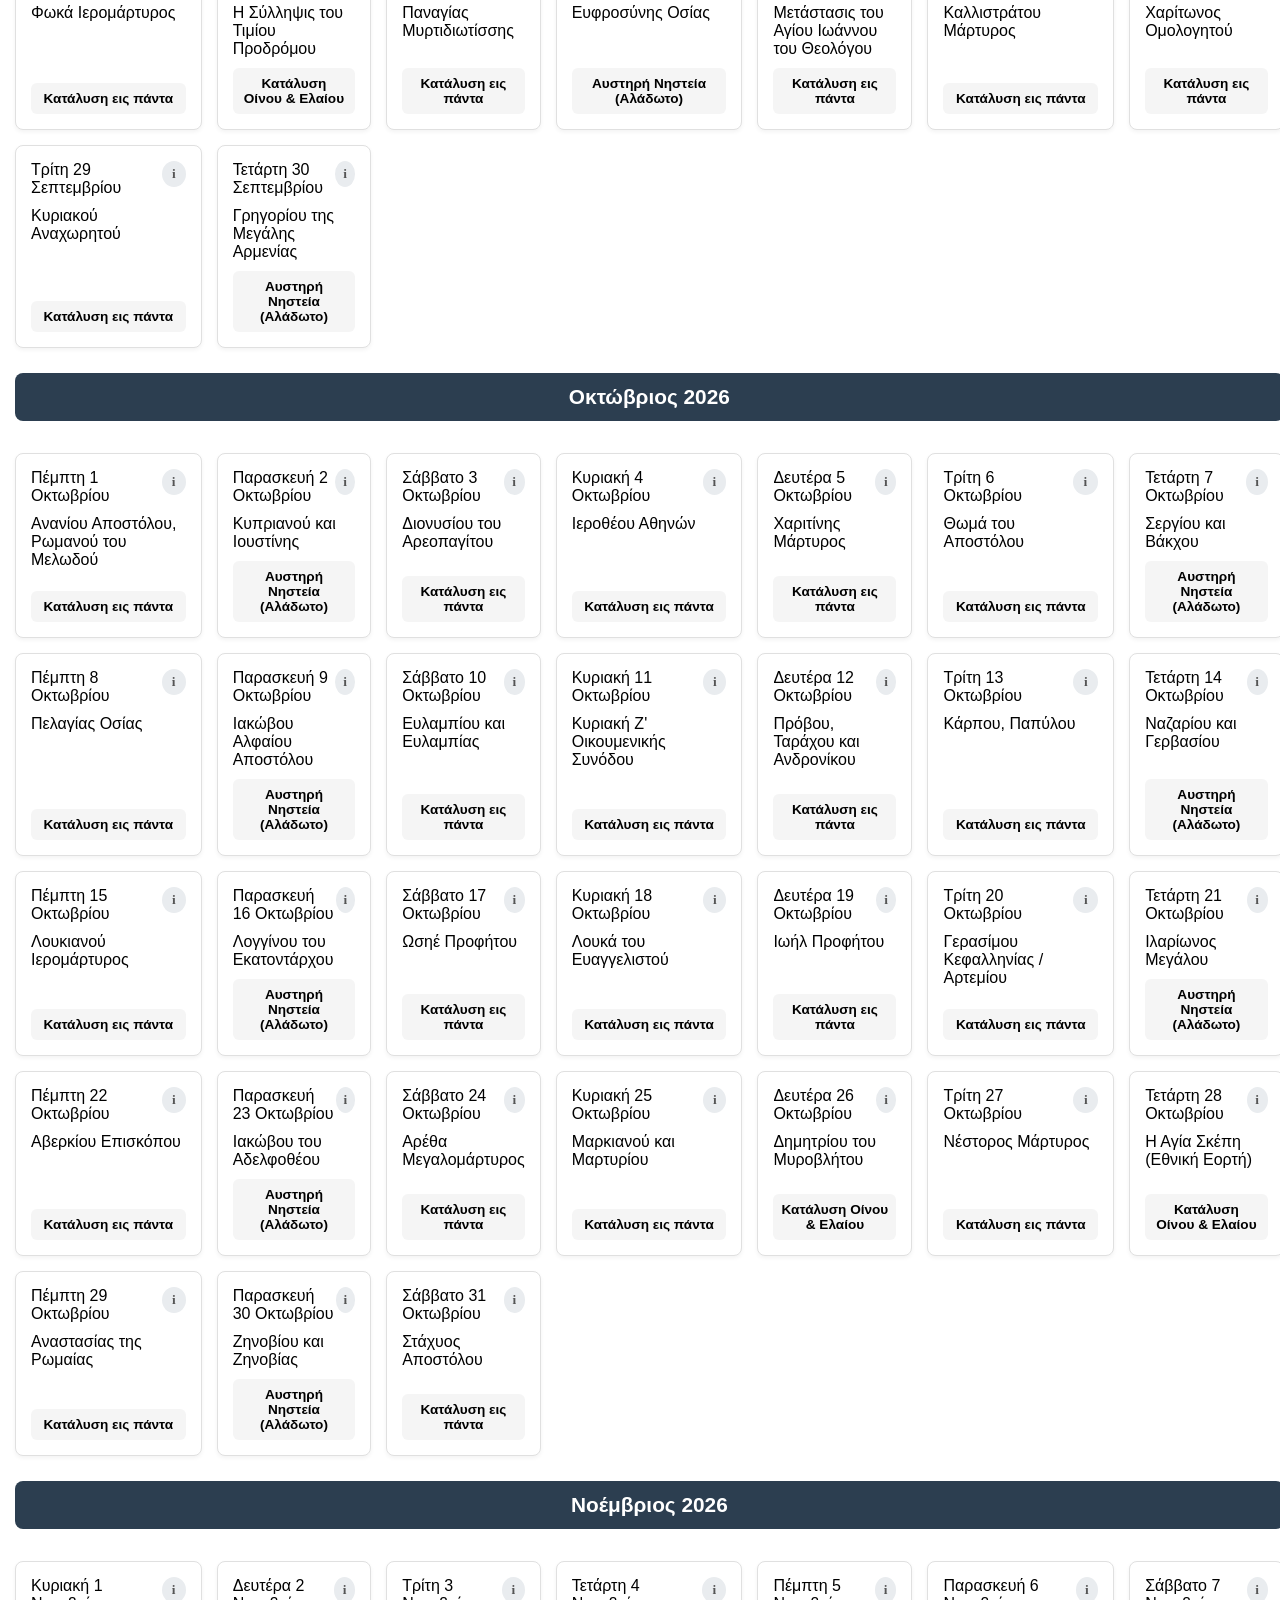
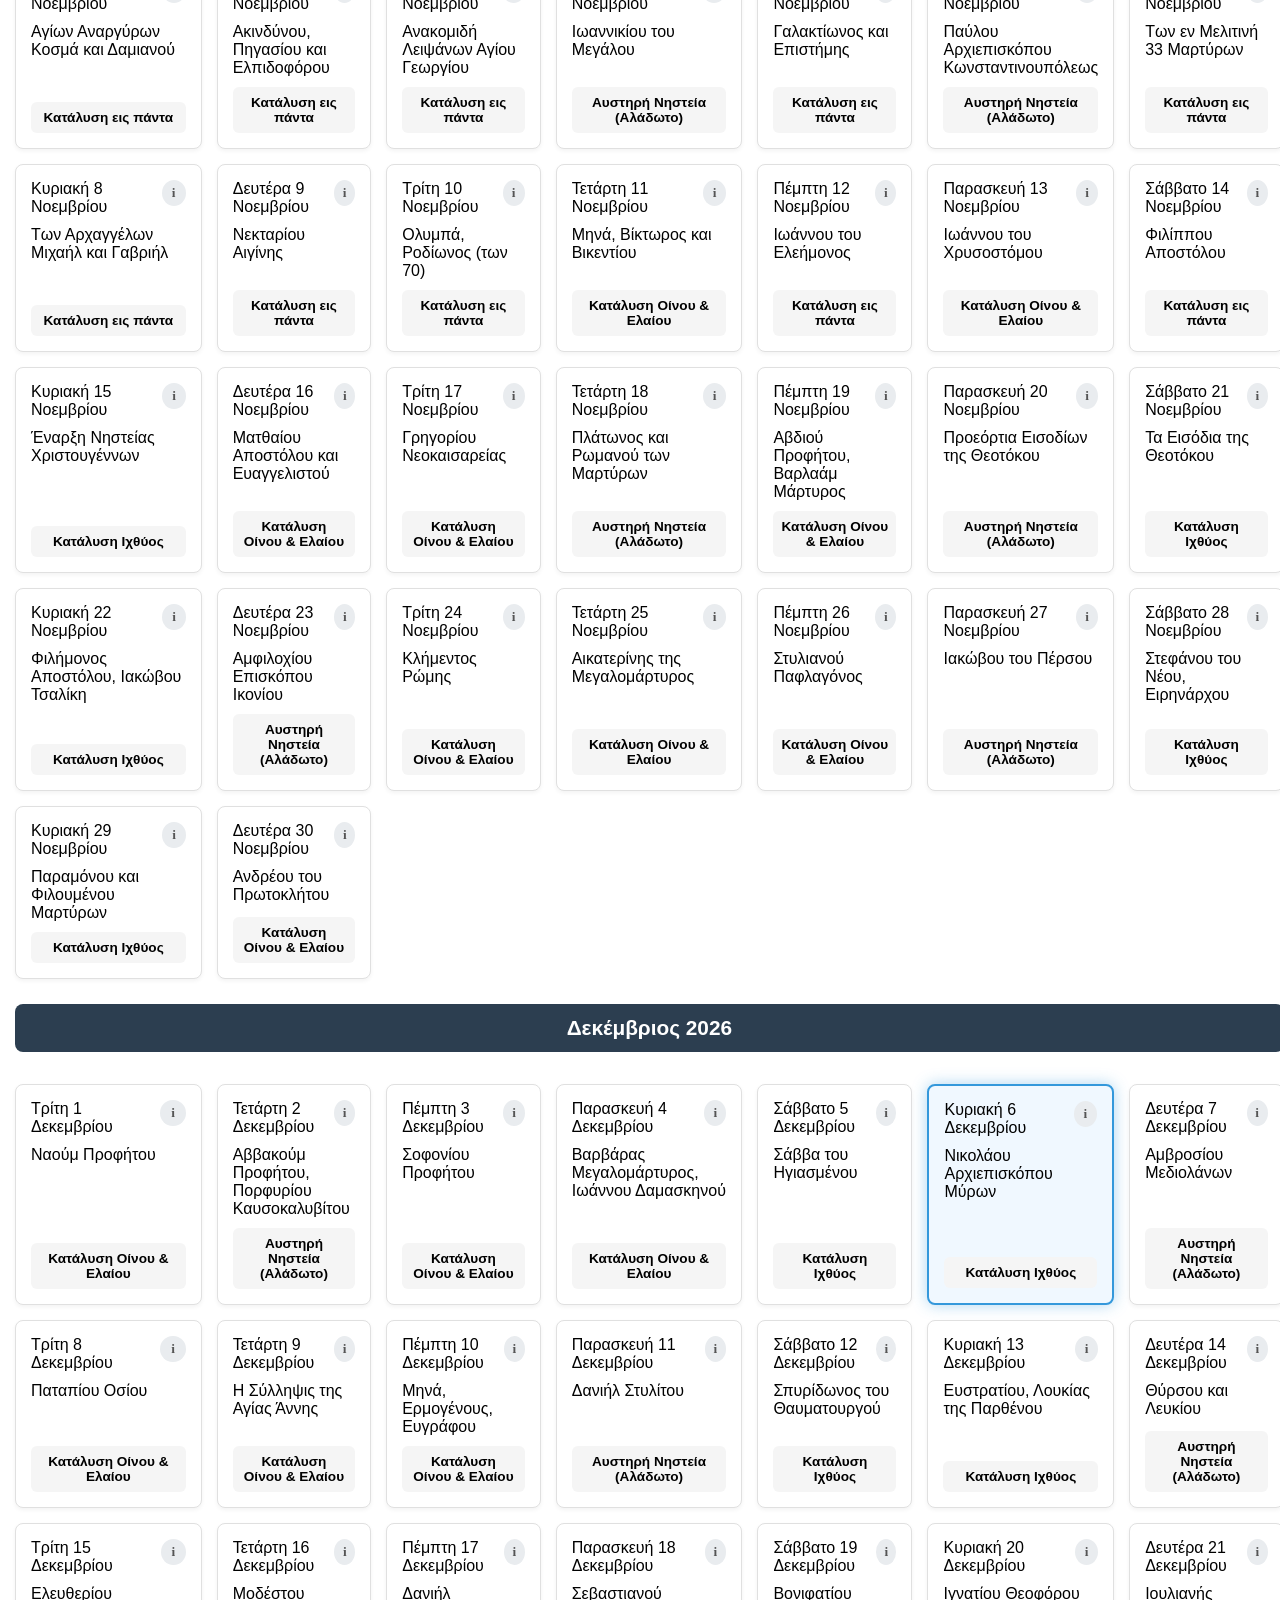
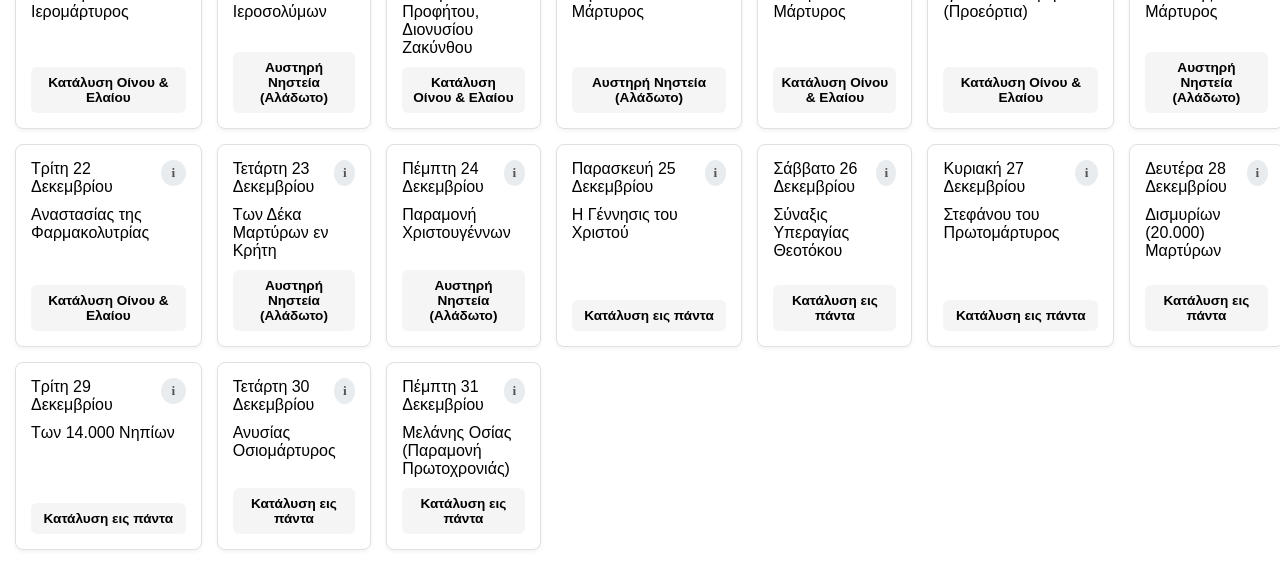
==== commit 49205feb: "ds'" ====
--- a/index.html
+++ b/index.html
@@ -14,8 +14,6 @@
 <body>
     <header class="app-header">
         <h1>Ορθόδοξο Εορτολόγιο</h1>
-        <button id="shopping-btn" style="background: none; border: none; font-size: 1.2em; cursor: pointer; margin-right: 15px;" onclick="document.getElementById('shopping_modal').style.display = 'flex';">🛒 Λίστα Αγορών</button>
-        <button id="install-btn" class="install-btn" style="display: none;">📥 Λήψη App</button>
     </header>
 
     <main id="app-content">
@@ -90,6 +88,10 @@
             });
         }
     </script>
+
+    <!-- Floating Action Buttons -->
+    <button id="shopping-btn" onclick="document.getElementById('shopping_modal').style.display = 'flex';" title="Λίστα Αγορών">🛒</button>
+    <button id="install-btn" class="install-btn" style="display: none;">📥 Λήψη App</button>
 </body>
 
 </html>
--- a/css/style.css
+++ b/css/style.css
@@ -3,6 +3,23 @@
     font-family: Arial, sans-serif;
     margin: 0;
     padding: 0;
+}
+
+/* Στυλ για το Header της εφαρμογής */
+.app-header {
+    background-color: #2c3e50;
+    color: white;
+    padding: 15px 20px;
+    text-align: center;
+    box-shadow: 0 2px 4px rgba(0,0,0,0.1);
+    position: sticky; /* Κάνει το header να 'κολλάει' πάνω καθώς ο χρήστης σκρολάρει */
+    top: 0;
+    z-index: 900; /* Κάτω από τα modals και τα floating buttons */
+}
+
+.app-header h1 {
+    margin: 0;
+    font-size: 1.4em;
 }
 
 #calendar-grid {
@@ -122,13 +139,29 @@
 
 /* Στυλ για το κουμπί Λίστας Αγορών και τα αποτελέσματα */
 #shopping-btn {
+    position: fixed;
+    bottom: 20px;
+    right: 20px;
+    width: 60px;
+    height: 60px;
+    background-color: #2c3e50;
     color: white;
-    transition: transform 0.2s ease, opacity 0.2s ease;
+    border: none;
+    border-radius: 50%;
+    display: flex;
+    align-items: center;
+    justify-content: center;
+    font-size: 1.5em;
+    box-shadow: 0 4px 12px rgba(0, 0, 0, 0.2);
+    cursor: pointer;
+    z-index: 1000;
+    transition: transform 0.2s ease, background-color 0.2s ease;
+    transform: translateZ(0); /* Εξαναγκάζει την απόδοση σε ξεχωριστό layer για να διορθωθούν πιθανά rendering bugs σε πολύπλοκες σελίδες */
 }
 
 #shopping-btn:hover {
-    transform: translateY(-2px);
-    opacity: 0.8;
+    transform: scale(1.05);
+    background-color: #34495e;
 }
 
 #shopping-list-results h3 {
@@ -191,6 +224,14 @@
         overflow-y: auto;
     }
 
+    #shopping-btn {
+        width: 50px;
+        height: 50px;
+        font-size: 1.3em;
+        bottom: 20px;
+        right: 20px;
+    }
+
     /* Προσαρμογή του κουμπιού εγκατάστασης σε μικρές οθόνες */
     .install-btn {
         top: 15px;
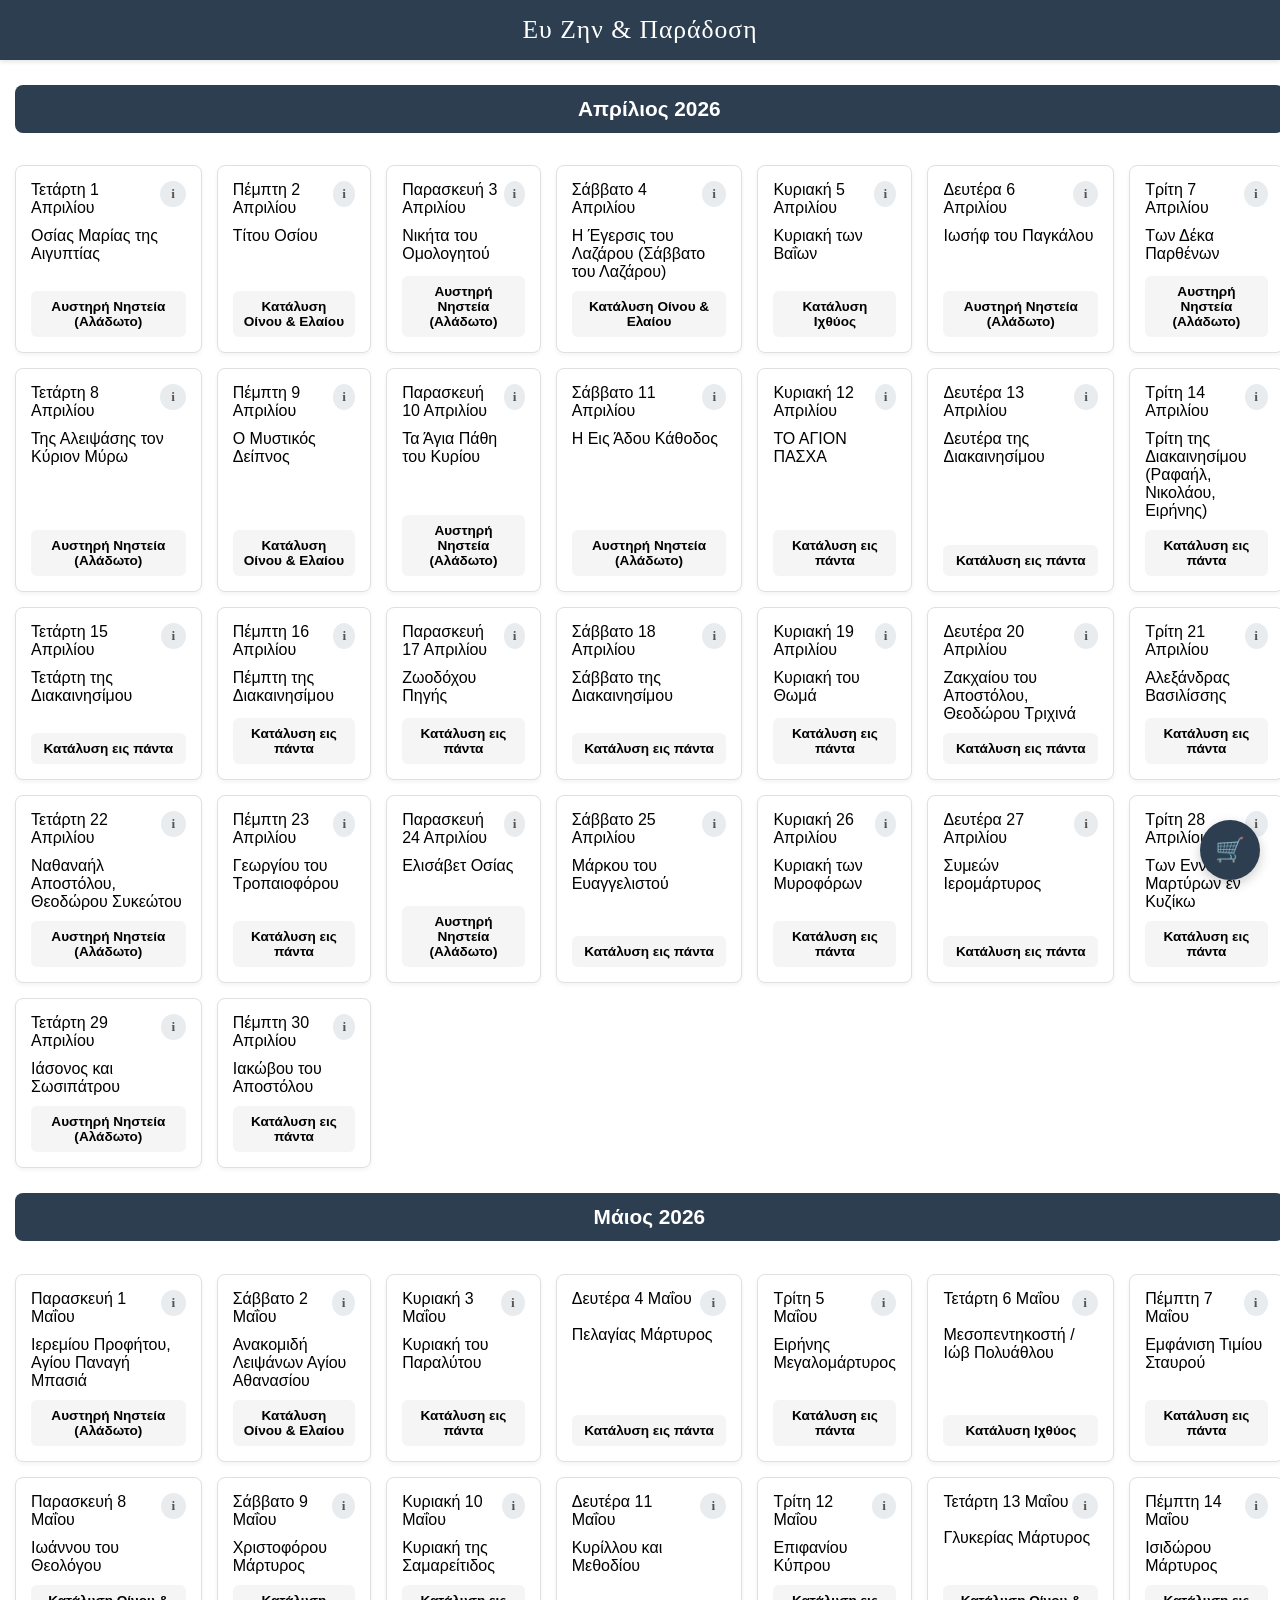
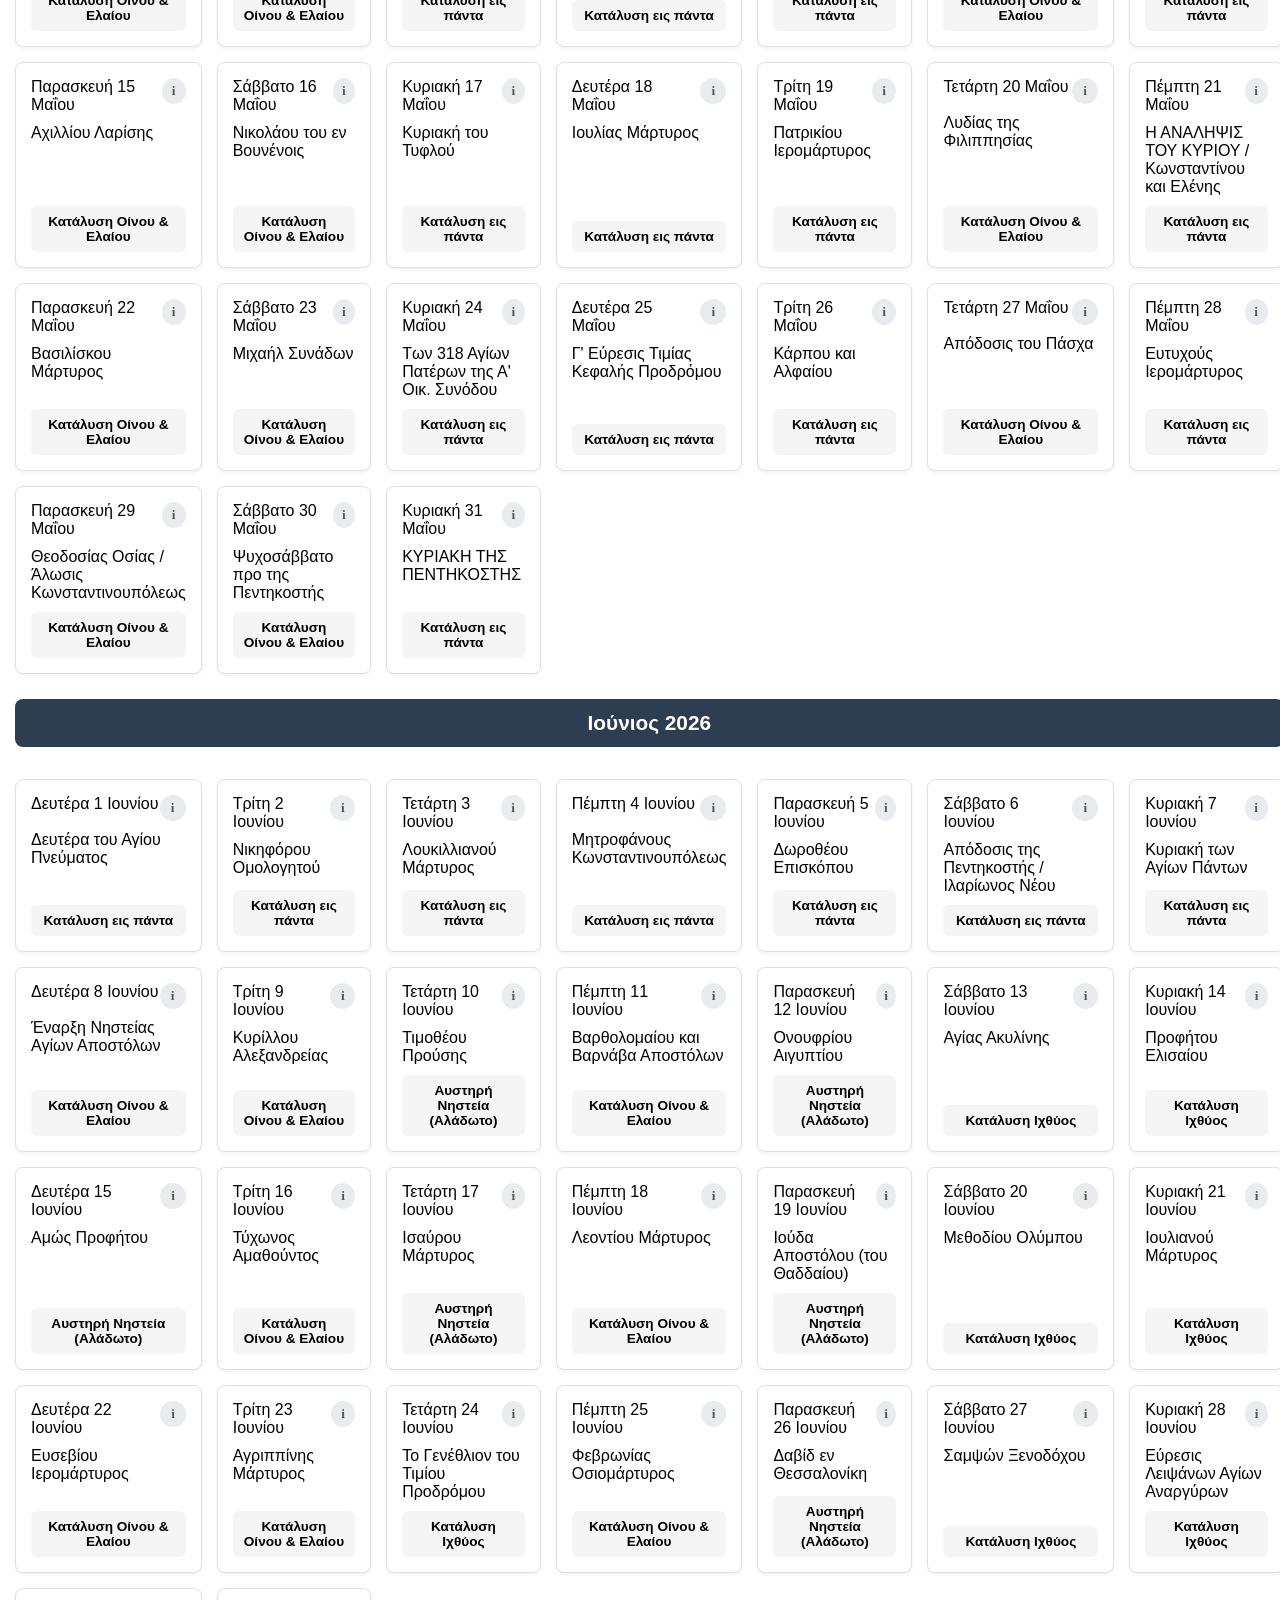
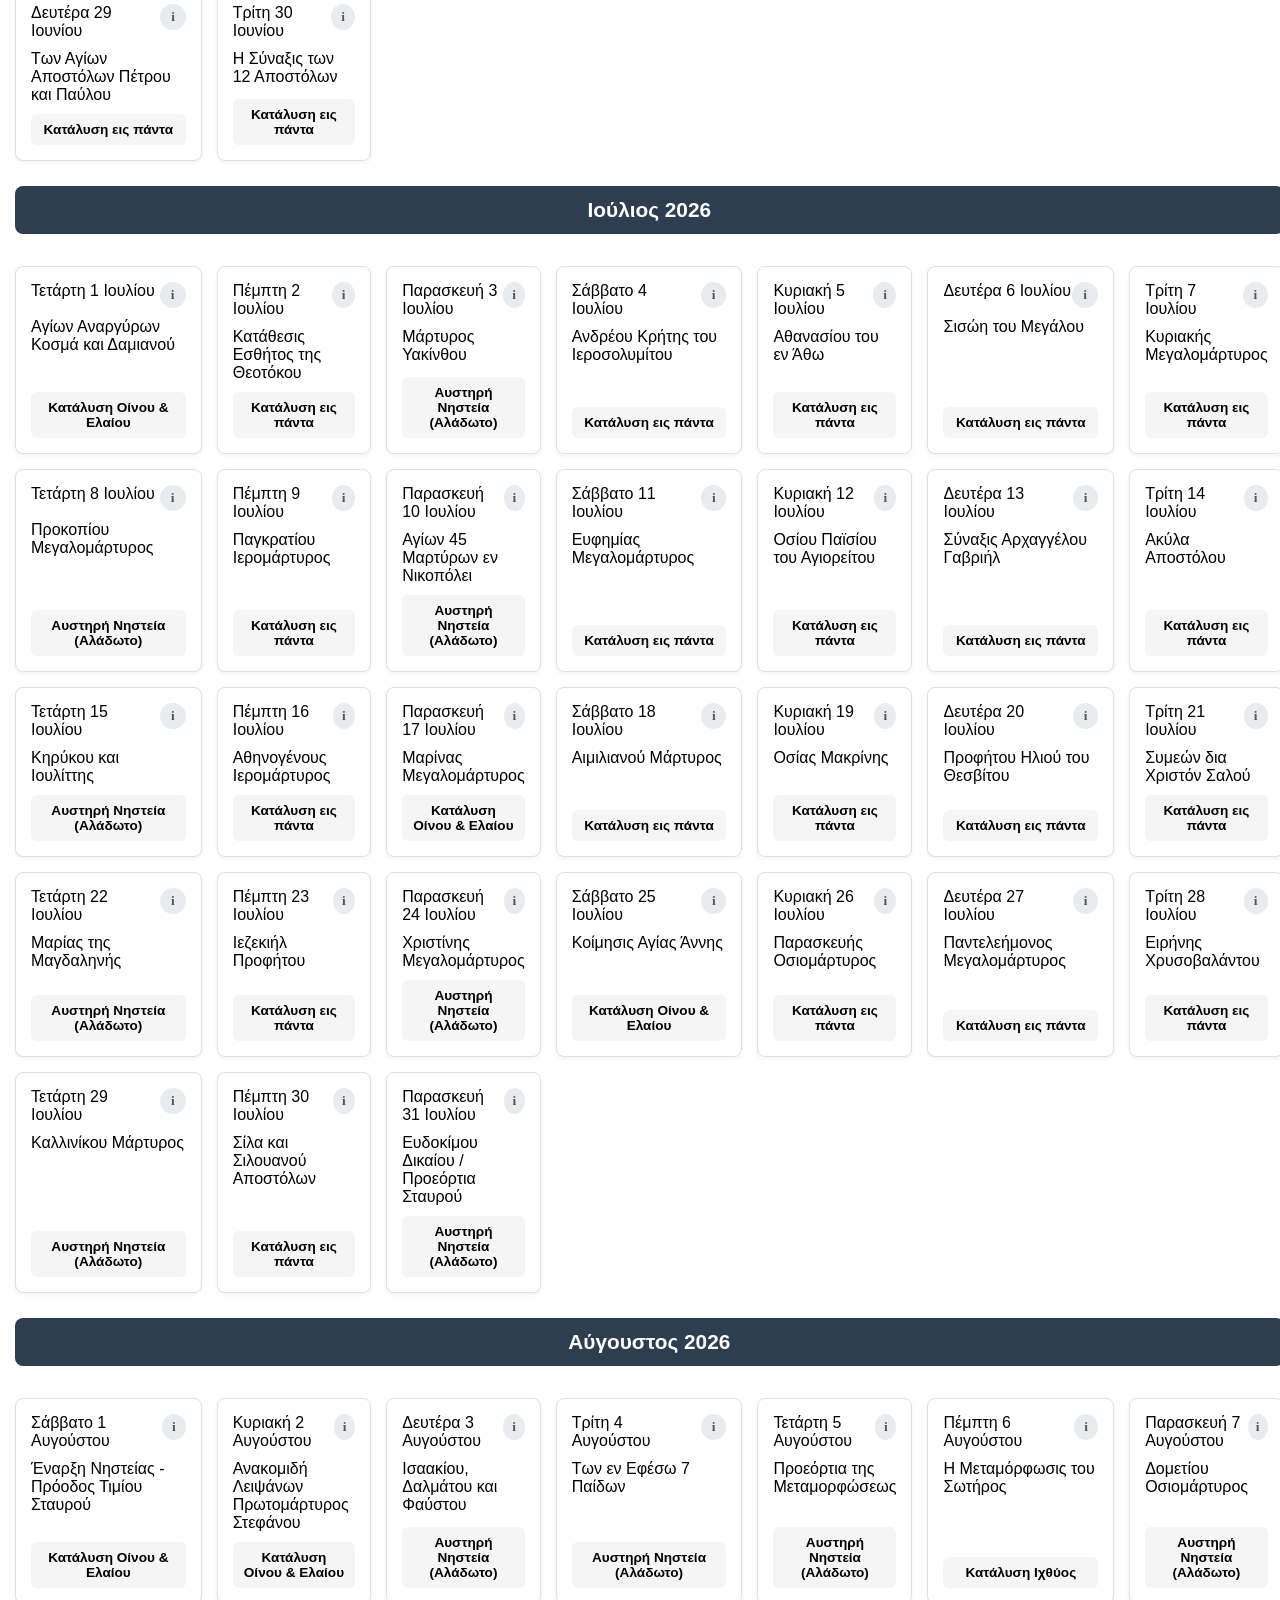
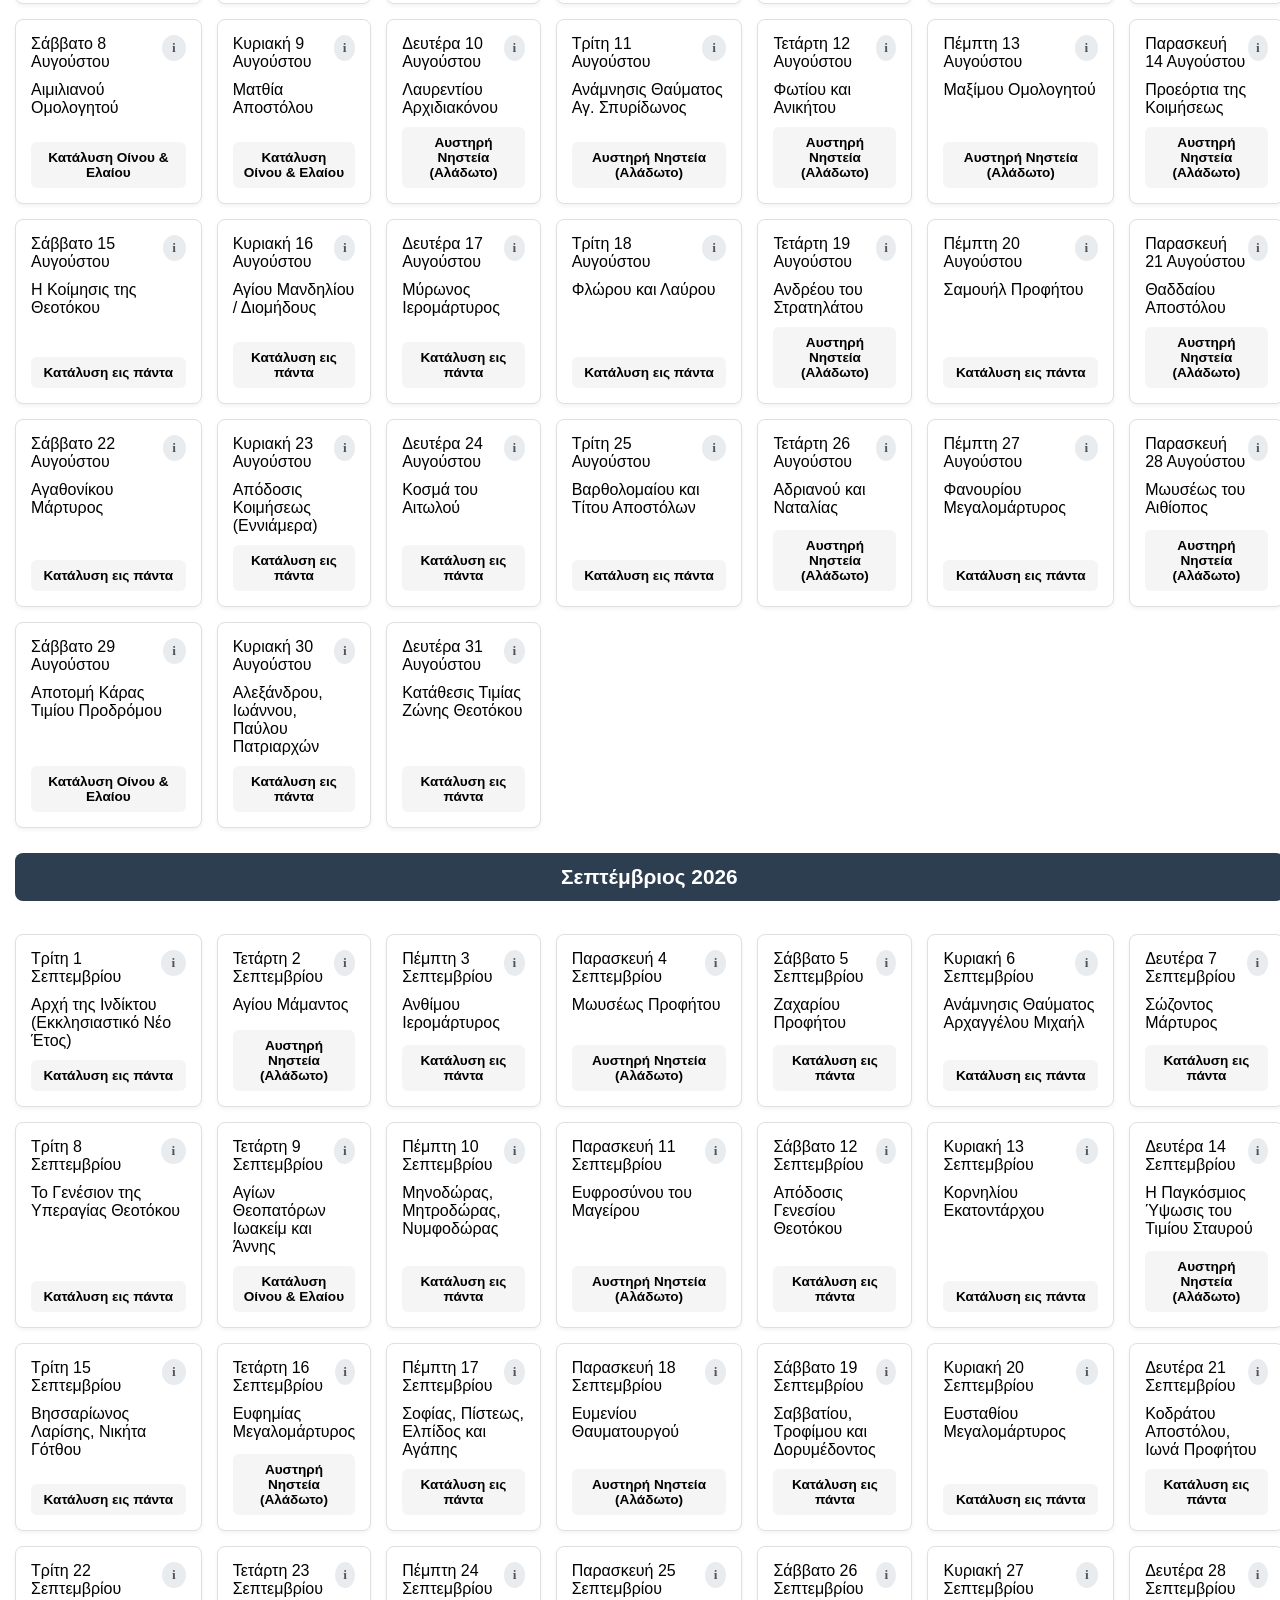
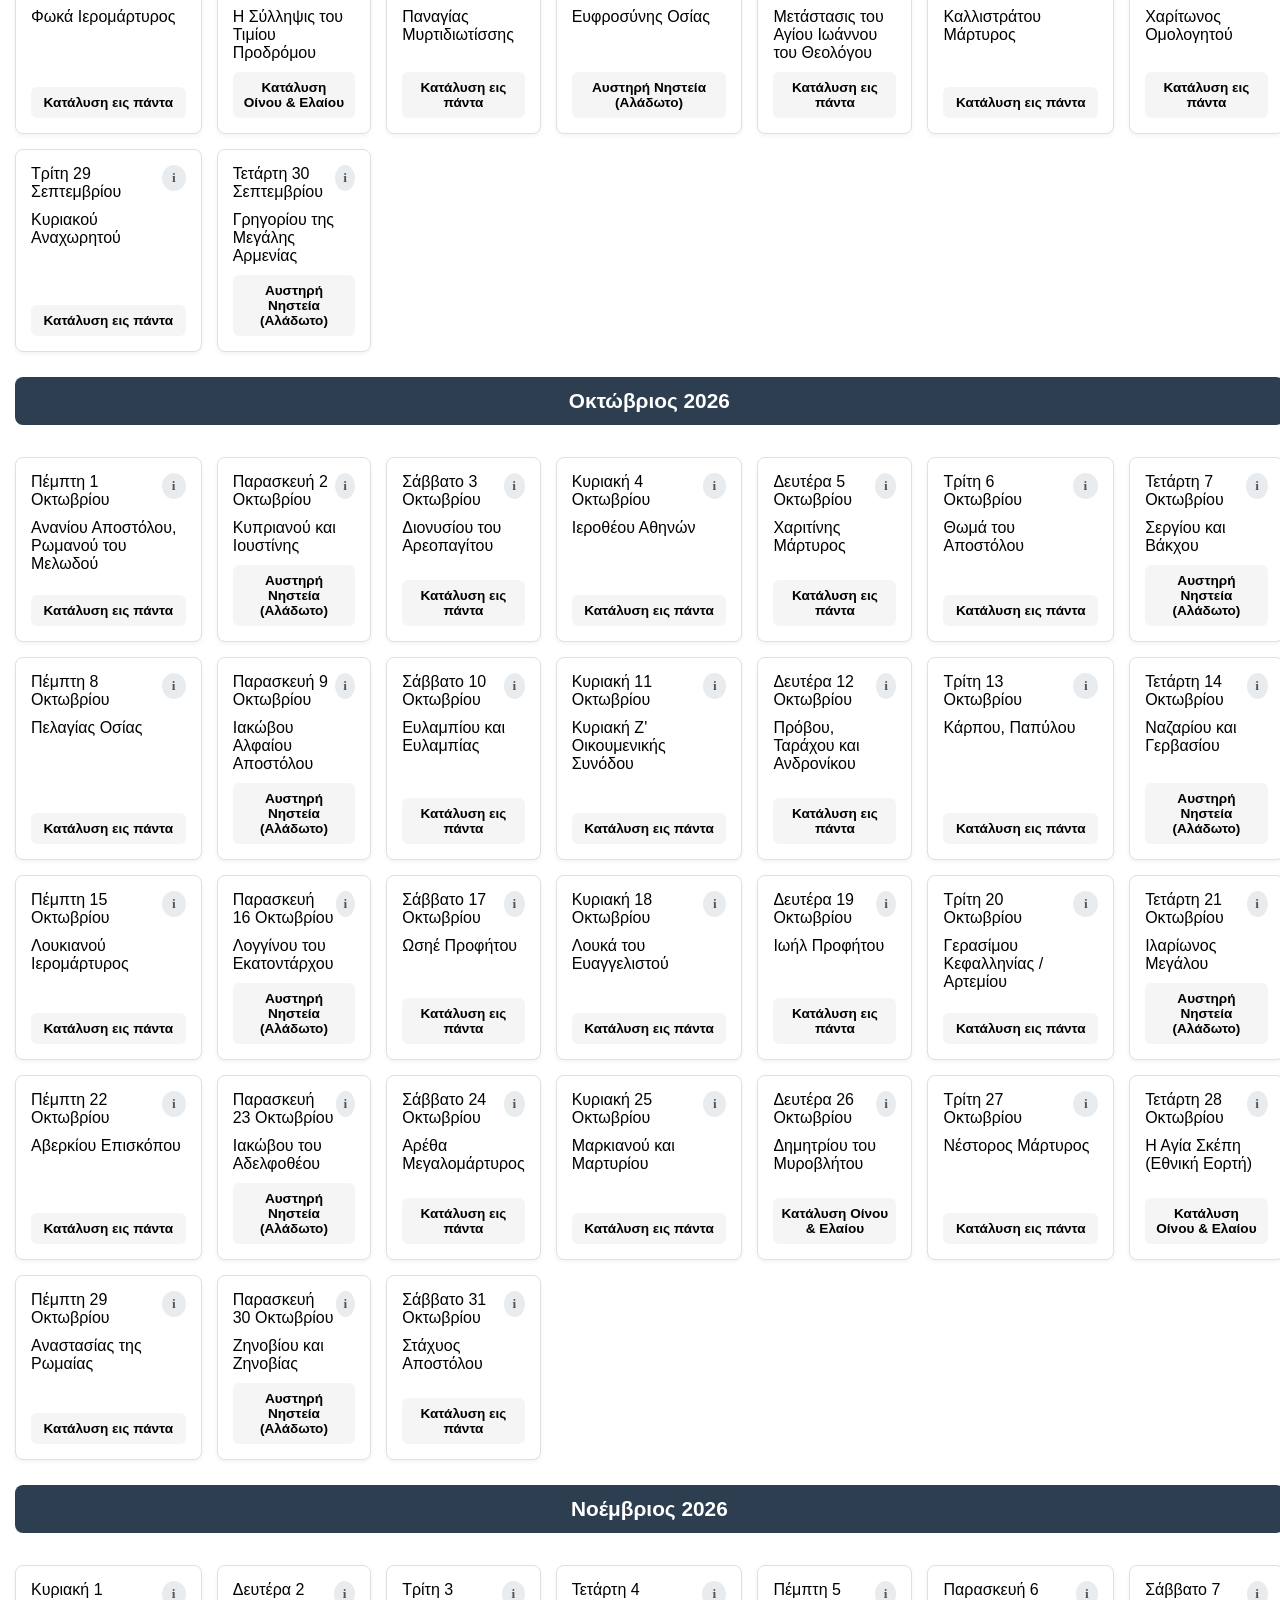
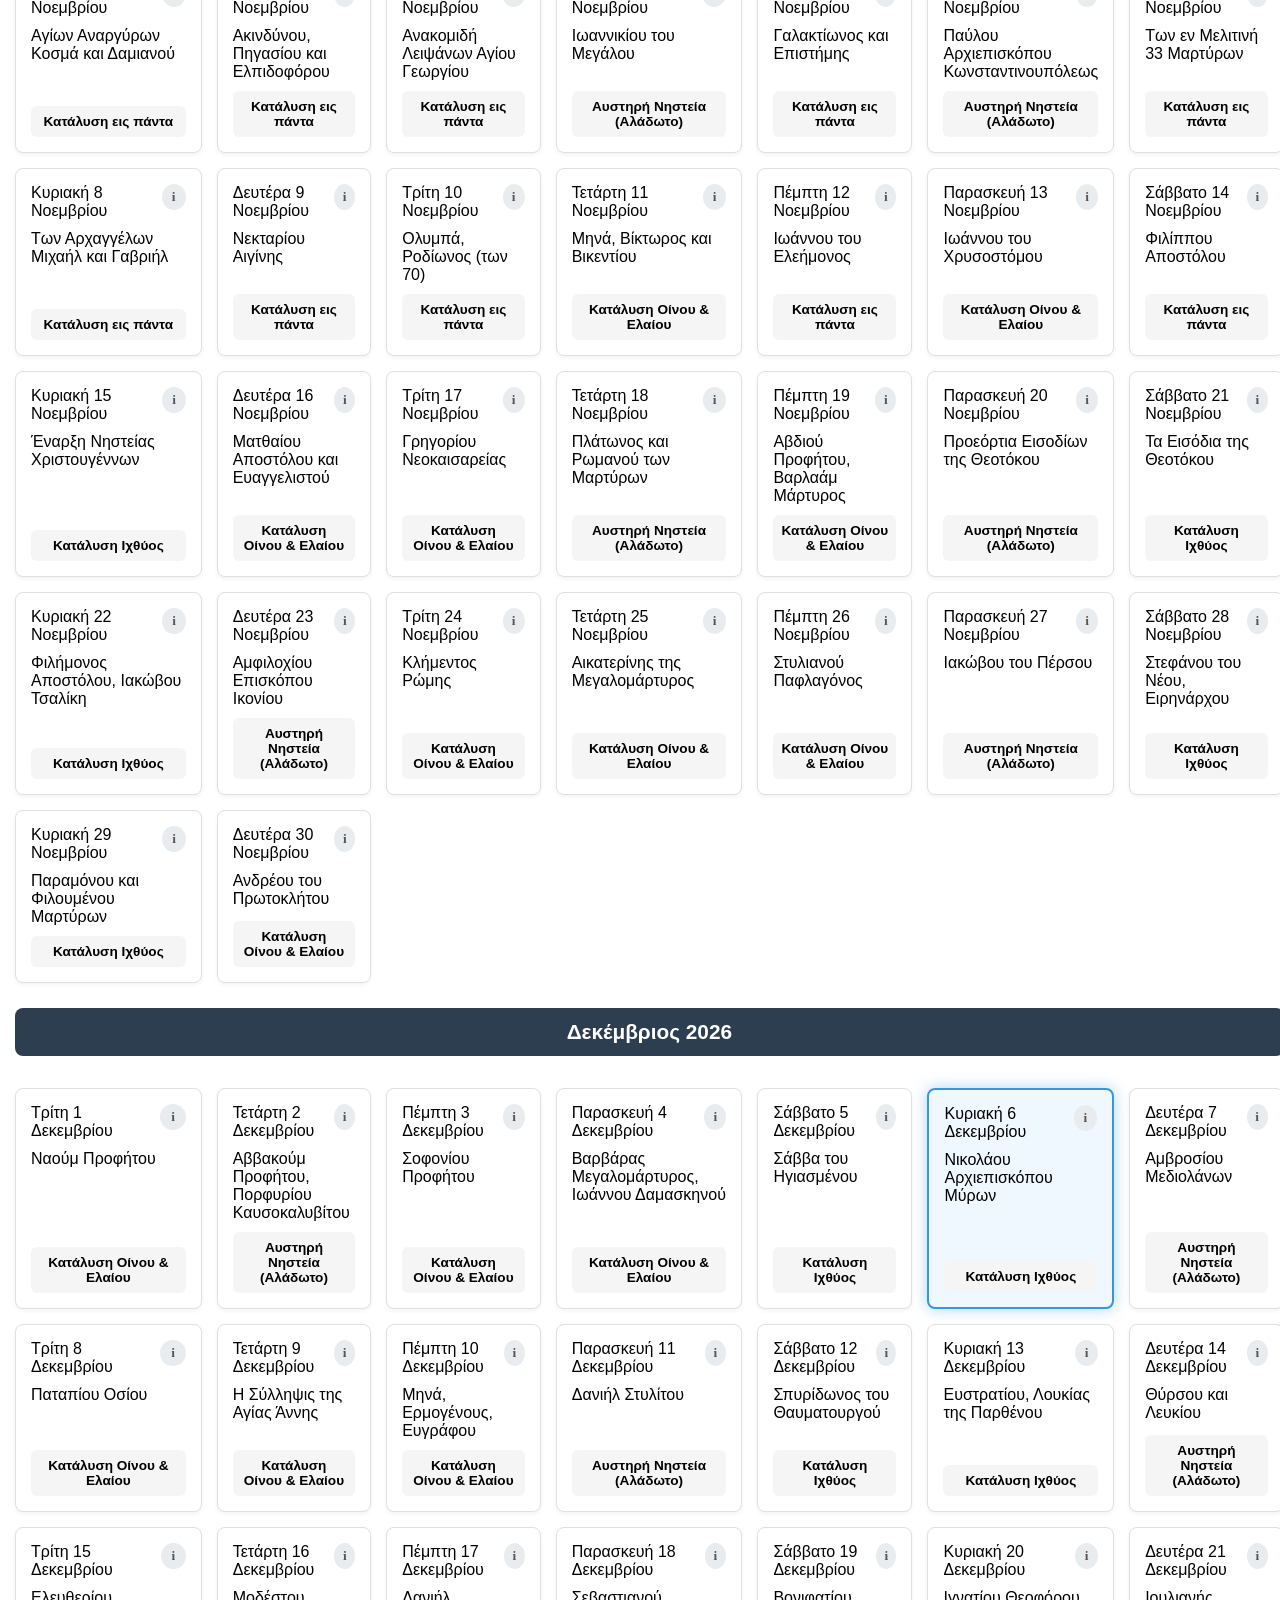
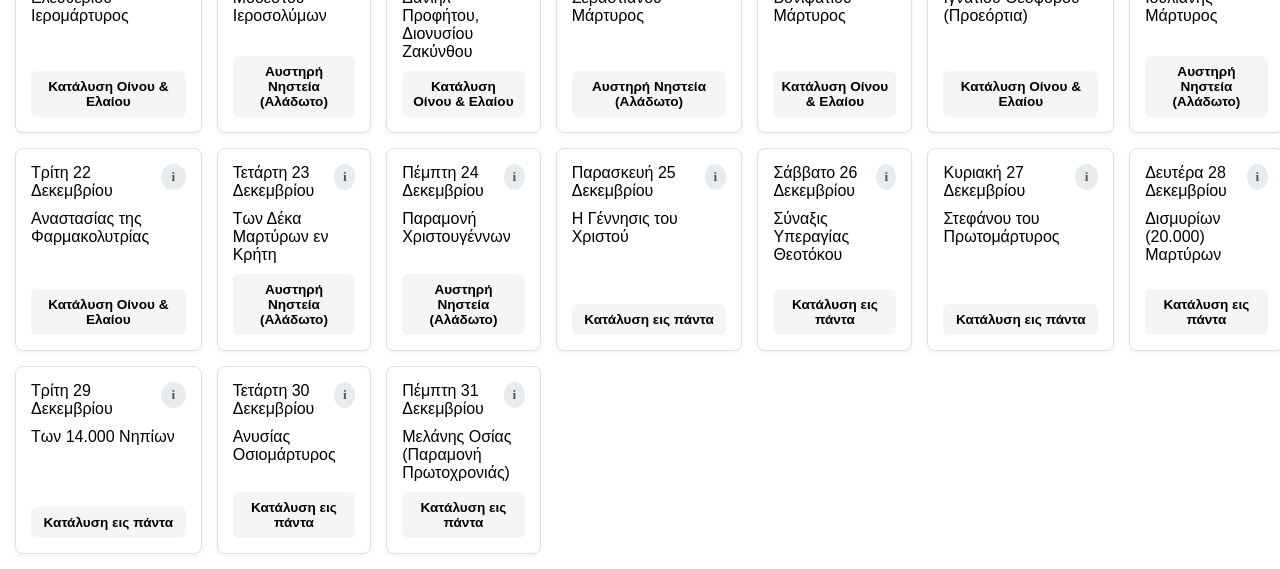
==== commit 2868bfdb: "d" ====
--- a/index.html
+++ b/index.html
@@ -4,7 +4,7 @@
 <head>
     <meta charset="UTF-8">
     <meta name="viewport" content="width=device-width, initial-scale=1.0">
-    <title>Ορθόδοξο Εορτολόγιο & Νηστείες</title>
+    <title>Ευ Ζην & Παράδοση</title>
     <link rel="stylesheet" href="css/style.css">
     <link rel="manifest" href="manifest.json">
     <link rel="icon" href="data:,">
@@ -13,7 +13,7 @@
 
 <body>
     <header class="app-header">
-        <h1>Ορθόδοξο Εορτολόγιο</h1>
+        <h1>Ευ Ζην & Παράδοση</h1>
     </header>
 
     <main id="app-content">
--- a/css/style.css
+++ b/css/style.css
@@ -19,7 +19,10 @@
 
 .app-header h1 {
     margin: 0;
-    font-size: 1.4em;
+    font-size: 1.6em;
+    font-family: 'Georgia', serif; /* Δίνει μια πιο premium και παραδοσιακή αίσθηση */
+    letter-spacing: 1px;
+    font-weight: normal; /* Πιο κομψή εμφάνιση */
 }
 
 #calendar-grid {
